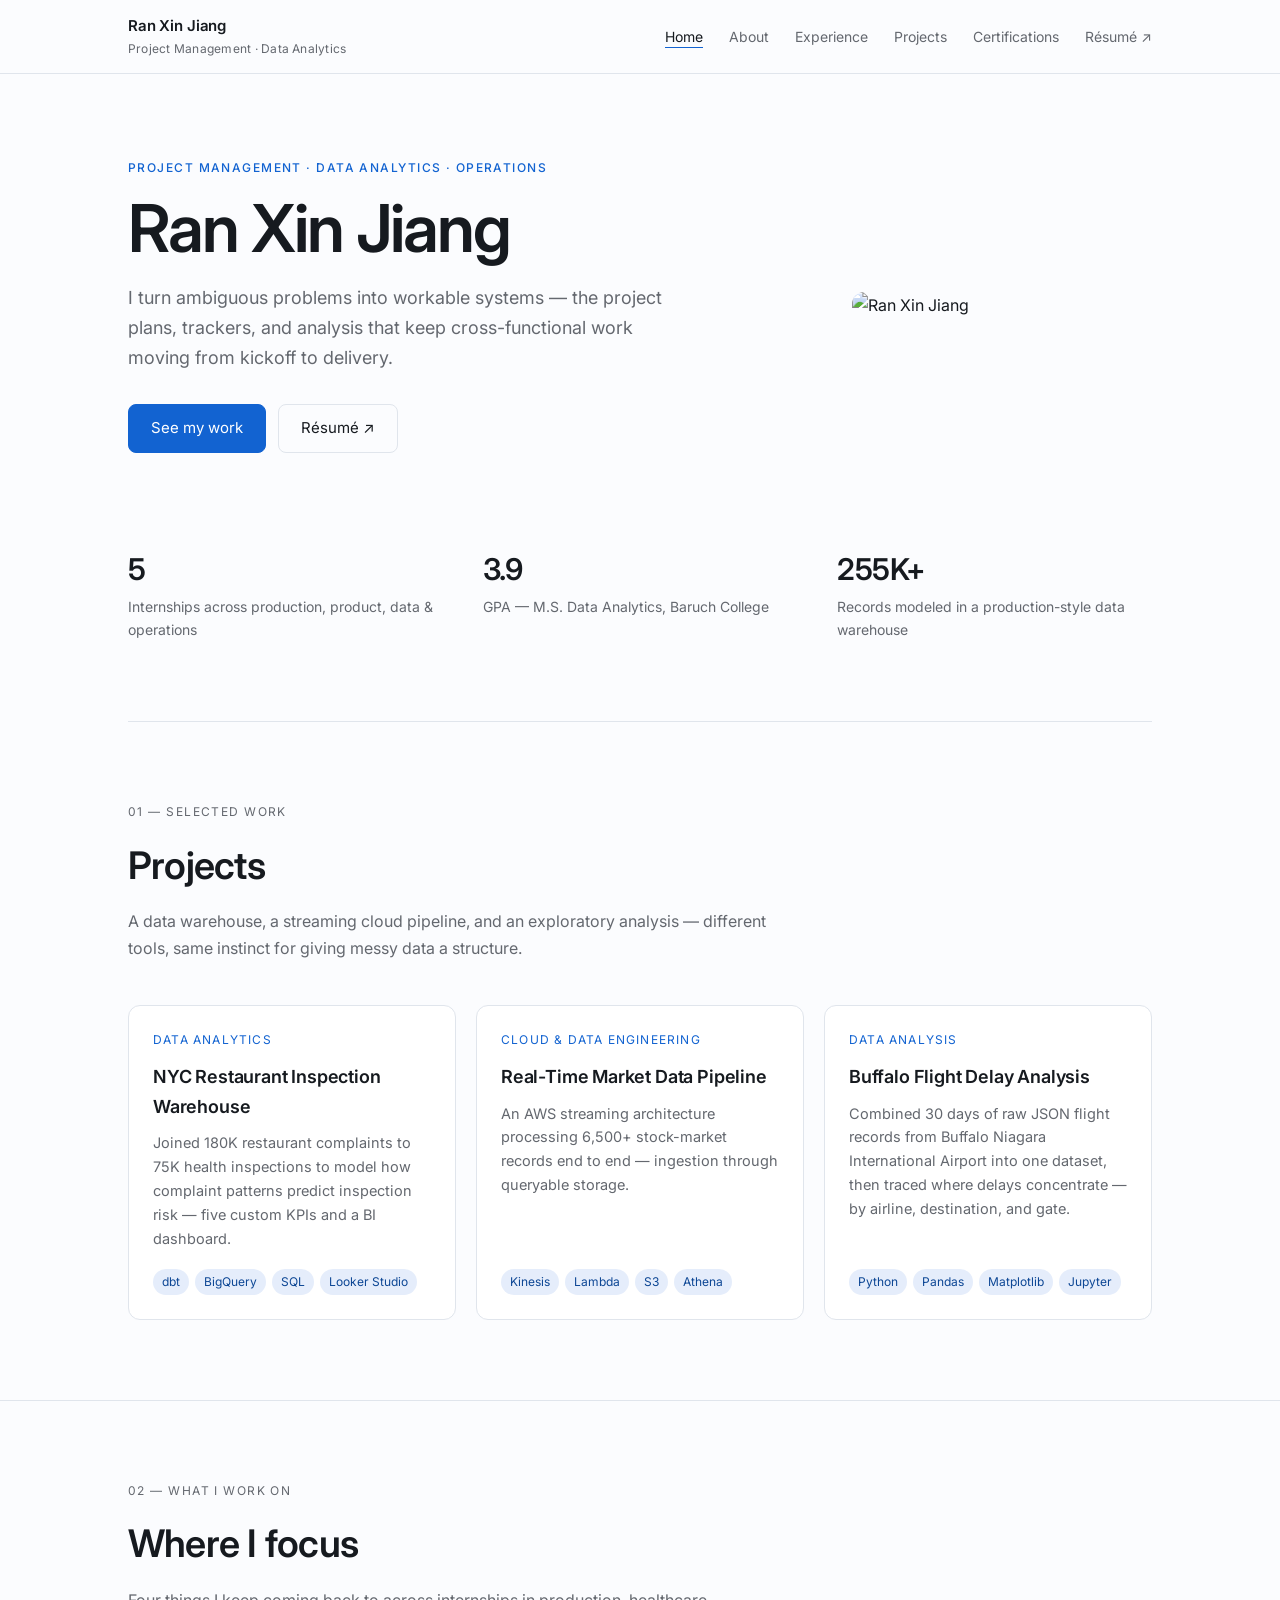
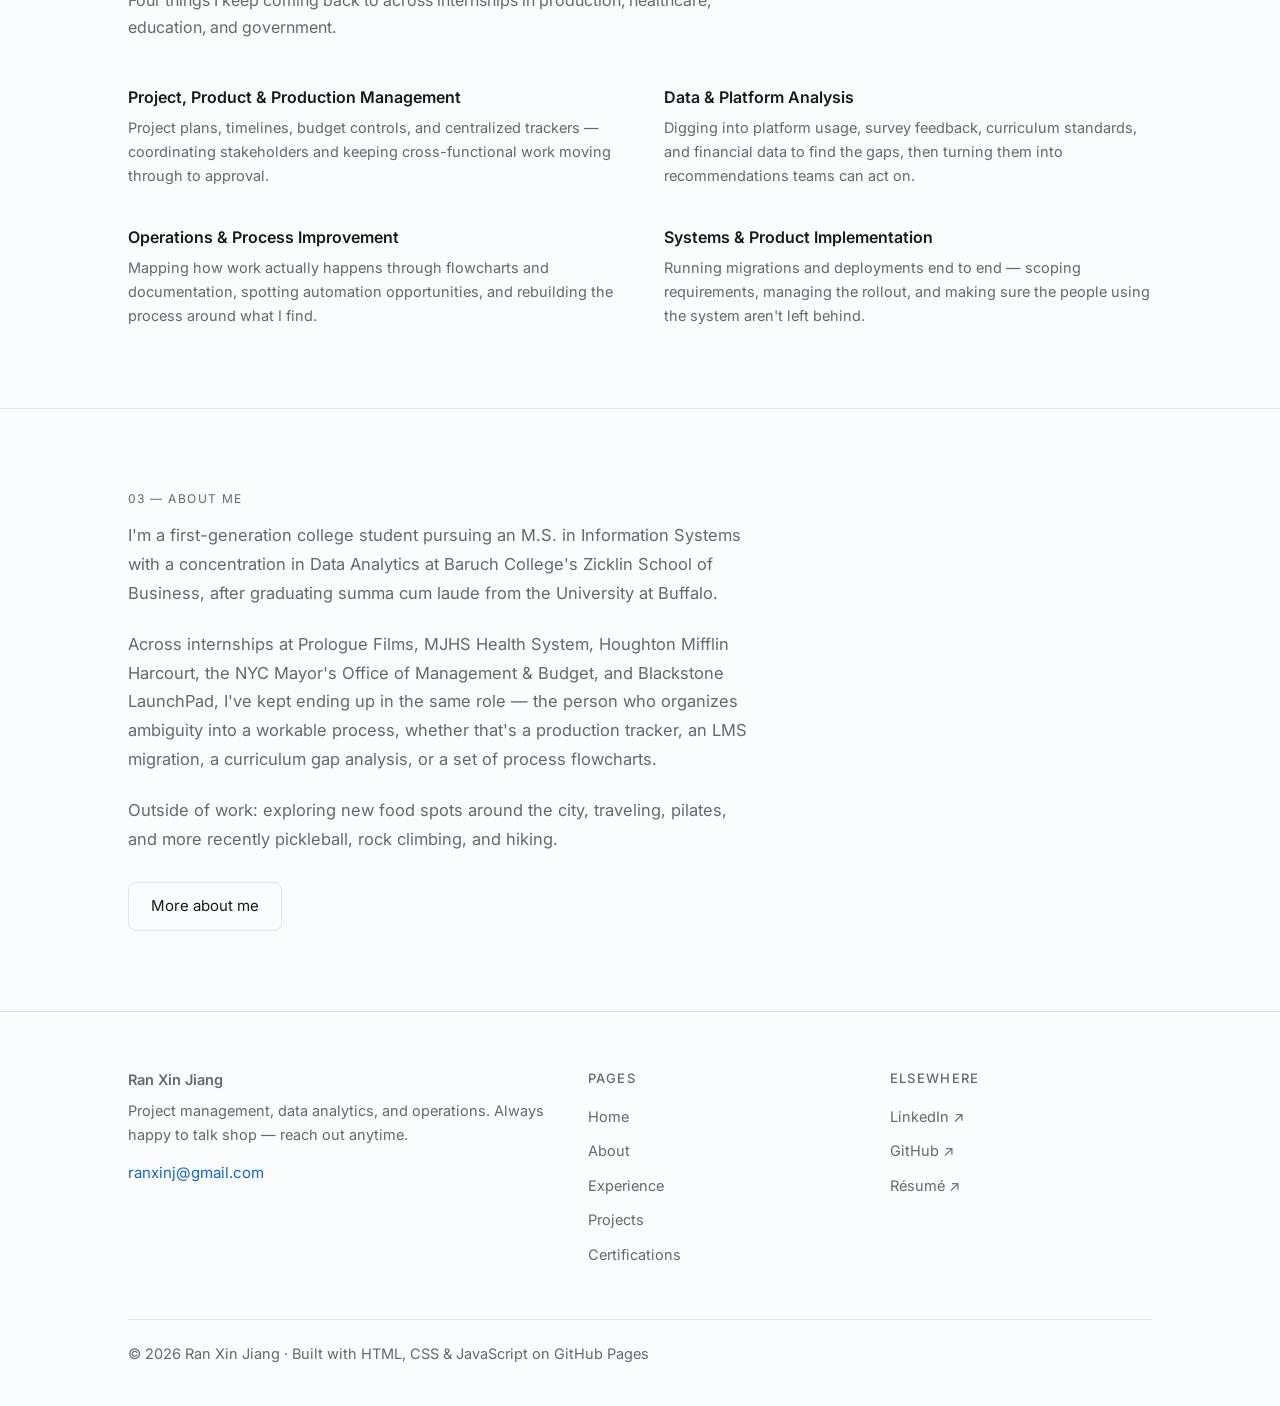
==== index.html @ 6a4089db "Create index.html" ====
<!DOCTYPE html>
<html lang="en">
<head>
<meta charset="utf-8">
<meta name="viewport" content="width=device-width, initial-scale=1">
<title>Ran Xin Jiang — Project Management, Data Analytics &amp; Operations</title>
<meta name="description" content="Ran Xin Jiang — M.S. Information Systems (Data Analytics) at Baruch College. Project and production management, data analytics, and operations.">
<link rel="preconnect" href="https://fonts.googleapis.com">
<link rel="preconnect" href="https://fonts.gstatic.com" crossorigin>
<link href="https://fonts.googleapis.com/css2?family=Inter:wght@400;500;600&display=swap" rel="stylesheet">
<link rel="stylesheet" href="css/style.css">
</head>
<body>

<nav class="nav">
  <div class="nav-inner">
    <a class="brand" href="index.html">Ran Xin Jiang<span>Project Management · Data Analytics</span></a>
    <button class="nav-toggle" id="navToggle" aria-label="Menu">Menu</button>
    <ul class="nav-links" id="navLinks">
      <li><a href="index.html" class="active">Home</a></li>
      <li><a href="about.html">About</a></li>
      <li><a href="experience.html">Experience</a></li>
      <li><a href="projects.html">Projects</a></li>
      <li><a href="certifications.html">Certifications</a></li>
      <li><a href="Ran_Xin_Jiang_Resume.pdf" target="_blank" rel="noopener">Résumé ↗</a></li>
    </ul>
  </div>
</nav>

<header class="hero">
  <div class="wrap">
    <div class="hero-split">
      <div>
        <p class="eyebrow">Project Management · Data Analytics · Operations</p>
        <h1>Ran Xin Jiang</h1>
        <p class="lede">I turn ambiguous problems into workable systems — the project plans, trackers, and analysis that keep cross-functional work moving from kickoff to delivery.</p>
        <div class="btn-row">
          <a class="btn btn-primary" href="projects.html">See my work</a>
          <a class="btn btn-ghost" href="Ran_Xin_Jiang_Resume.pdf" target="_blank" rel="noopener">Résumé ↗</a>
        </div>
      </div>
      <img class="hero-photo" src="img/ranxin.jpg" alt="Ran Xin Jiang">
    </div>
  </div>
</header>

<div class="wrap">
  <div class="stats">
    <div class="stat">
      <div class="n">5</div>
      <div class="l">Internships across production, product, data &amp; operations</div>
    </div>
    <div class="stat">
      <div class="n">3.9</div>
      <div class="l">GPA — M.S. Data Analytics, Baruch College</div>
    </div>
    <div class="stat">
      <div class="n">255K+</div>
      <div class="l">Records modeled in a production-style data warehouse</div>
    </div>
  </div>
</div>

<section class="section">
  <div class="wrap">
    <p class="sec-num">01 — Selected work</p>
    <h2>Projects</h2>
    <p class="sub">A data warehouse, a streaming cloud pipeline, and an exploratory analysis — different tools, same instinct for giving messy data a structure.</p>
    <div class="card-grid">

      <a class="card" href="projects.html">
        <div class="kicker">Data analytics</div>
        <h3>NYC Restaurant Inspection Warehouse</h3>
        <p>Joined 180K restaurant complaints to 75K health inspections to model how complaint patterns predict inspection risk — five custom KPIs and a BI dashboard.</p>
        <div class="tags"><span class="tag">dbt</span><span class="tag">BigQuery</span><span class="tag">SQL</span><span class="tag">Looker Studio</span></div>
      </a>

      <a class="card" href="projects.html">
        <div class="kicker">Cloud &amp; data engineering</div>
        <h3>Real-Time Market Data Pipeline</h3>
        <p>An AWS streaming architecture processing 6,500+ stock-market records end to end — ingestion through queryable storage.</p>
        <div class="tags"><span class="tag">Kinesis</span><span class="tag">Lambda</span><span class="tag">S3</span><span class="tag">Athena</span></div>
      </a>

      <a class="card" href="projects.html">
        <div class="kicker">Data analysis</div>
        <h3>Buffalo Flight Delay Analysis</h3>
        <p>Combined 30 days of raw JSON flight records from Buffalo Niagara International Airport into one dataset, then traced where delays concentrate — by airline, destination, and gate.</p>
        <div class="tags"><span class="tag">Python</span><span class="tag">Pandas</span><span class="tag">Matplotlib</span><span class="tag">Jupyter</span></div>
      </a>

    </div>
  </div>
</section>

<section class="section">
  <div class="wrap">
    <p class="sec-num">02 — What I work on</p>
    <h2>Where I focus</h2>
    <p class="sub">Four things I keep coming back to across internships in production, healthcare, education, and government.</p>
    <div class="focus-grid">
      <div class="focus">
        <h3>Project, Product &amp; Production Management</h3>
        <p>Project plans, timelines, budget controls, and centralized trackers — coordinating stakeholders and keeping cross-functional work moving through to approval.</p>
      </div>
      <div class="focus">
        <h3>Data &amp; Platform Analysis</h3>
        <p>Digging into platform usage, survey feedback, curriculum standards, and financial data to find the gaps, then turning them into recommendations teams can act on.</p>
      </div>
      <div class="focus">
        <h3>Operations &amp; Process Improvement</h3>
        <p>Mapping how work actually happens through flowcharts and documentation, spotting automation opportunities, and rebuilding the process around what I find.</p>
      </div>
      <div class="focus">
        <h3>Systems &amp; Product Implementation</h3>
        <p>Running migrations and deployments end to end — scoping requirements, managing the rollout, and making sure the people using the system aren't left behind.</p>
      </div>
    </div>
  </div>
</section>

<section class="section">
  <div class="wrap">
    <p class="sec-num">03 — About me</p>
    <div class="about-teaser">
      <p>I'm a first-generation college student pursuing an M.S. in Information Systems with a concentration in Data Analytics at Baruch College's Zicklin School of Business, after graduating summa cum laude from the University at Buffalo.</p>
      <p>Across internships at Prologue Films, MJHS Health System, Houghton Mifflin Harcourt, the NYC Mayor's Office of Management &amp; Budget, and Blackstone LaunchPad, I've kept ending up in the same role — the person who organizes ambiguity into a workable process, whether that's a production tracker, an LMS migration, a curriculum gap analysis, or a set of process flowcharts.</p>
      <p>Outside of work: exploring new food spots around the city, traveling, pilates, and more recently pickleball, rock climbing, and hiking.</p>
      <a class="btn btn-ghost" href="about.html">More about me</a>
    </div>
  </div>
</section>

<footer class="footer">
  <div class="wrap">
    <div class="footer-grid">
      <div>
        <p class="name">Ran Xin Jiang</p>
        <p>Project management, data analytics, and operations. Always happy to talk shop — reach out anytime.</p>
        <p style="margin-top:14px"><a class="mail" href="mailto:ranxinj@gmail.com">ranxinj@gmail.com</a></p>
      </div>
      <div>
        <h4>Pages</h4>
        <ul>
          <li><a href="index.html">Home</a></li>
          <li><a href="about.html">About</a></li>
          <li><a href="experience.html">Experience</a></li>
          <li><a href="projects.html">Projects</a></li>
          <li><a href="certifications.html">Certifications</a></li>
        </ul>
      </div>
      <div>
        <h4>Elsewhere</h4>
        <ul>
          <li><a href="https://www.linkedin.com/in/ranxin-jiang/" target="_blank" rel="noopener">LinkedIn ↗</a></li>
          <li><a href="https://github.com/ranxinjiang" target="_blank" rel="noopener">GitHub ↗</a></li>
          <li><a href="Ran_Xin_Jiang_Resume.pdf" target="_blank" rel="noopener">Résumé ↗</a></li>
        </ul>
      </div>
    </div>
    <p class="copyright">© 2026 Ran Xin Jiang · Built with HTML, CSS &amp; JavaScript on GitHub Pages</p>
  </div>
</footer>

<script>
  document.getElementById('navToggle').addEventListener('click', function () {
    document.getElementById('navLinks').classList.toggle('open');
  });
</script>

</body>
</html>
---- css/style.css ----
/* ===== Ran Xin Jiang — portfolio styles ===== */

:root {
  --bg: #fbfcfe;
  --surface: #ffffff;
  --text: #161a1f;
  --muted: #64686f;
  --accent: #1263d1;
  --accent-dark: #0d4795;
  --accent-soft: #e5edfb;
  --border: #e0e5ec;
  --max: 1080px;
  --radius: 12px;
}

* { box-sizing: border-box; margin: 0; padding: 0; }

html { scroll-behavior: smooth; }

body {
  font-family: "Inter", -apple-system, BlinkMacSystemFont, "Segoe UI", Helvetica, Arial, sans-serif;
  background: var(--bg);
  color: var(--text);
  line-height: 1.65;
  -webkit-font-smoothing: antialiased;
}

.wrap { max-width: var(--max); margin: 0 auto; padding: 0 28px; }

a { color: inherit; }

/* ---------- Nav ---------- */
.nav {
  position: sticky;
  top: 0;
  z-index: 50;
  background: rgba(251, 252, 254, 0.85);
  backdrop-filter: blur(10px);
  border-bottom: 1px solid var(--border);
}
.nav-inner {
  max-width: var(--max);
  margin: 0 auto;
  padding: 14px 28px;
  display: flex;
  align-items: center;
  justify-content: space-between;
  gap: 24px;
}
.brand { font-weight: 600; font-size: 15px; letter-spacing: -0.01em; text-decoration: none; }
.brand span { display: block; font-weight: 400; font-size: 12px; color: var(--muted); letter-spacing: 0.02em; }

.nav-links { display: flex; gap: 26px; list-style: none; align-items: center; }
.nav-links a {
  text-decoration: none;
  font-size: 14px;
  color: var(--muted);
  padding-bottom: 2px;
  border-bottom: 1.5px solid transparent;
  transition: color .15s, border-color .15s;
}
.nav-links a:hover { color: var(--text); }
.nav-links a.active { color: var(--text); border-bottom-color: var(--accent); }

.nav-toggle {
  display: none;
  background: none;
  border: 1px solid var(--border);
  border-radius: 8px;
  padding: 6px 10px;
  font-size: 14px;
  cursor: pointer;
}

/* ---------- Hero ---------- */
.hero { padding: 84px 0 60px; }
.hero-split {
  display: grid;
  grid-template-columns: 1fr 300px;
  gap: 60px;
  align-items: center;
}
.hero-photo { width: 100%; border-radius: var(--radius); display: block; }

.eyebrow {
  font-size: 12px;
  letter-spacing: 0.12em;
  text-transform: uppercase;
  color: var(--accent);
  font-weight: 500;
  margin-bottom: 18px;
}
.hero h1 {
  font-size: clamp(42px, 6vw, 66px);
  line-height: 1.03;
  letter-spacing: -0.03em;
  font-weight: 600;
  margin-bottom: 20px;
}
.hero .lede {
  font-size: 18px;
  color: var(--muted);
  max-width: 560px;
  margin-bottom: 32px;
}

.btn-row { display: flex; gap: 12px; flex-wrap: wrap; }
.btn {
  display: inline-block;
  padding: 11px 22px;
  border-radius: 8px;
  font-size: 15px;
  text-decoration: none;
  border: 1px solid var(--border);
  transition: background .15s, border-color .15s;
}
.btn-primary { background: var(--accent); color: #fff; border-color: var(--accent); }
.btn-primary:hover { background: var(--accent-dark); border-color: var(--accent-dark); }
.btn-ghost:hover { border-color: var(--text); }

/* ---------- Stats ---------- */
.stats {
  display: grid;
  grid-template-columns: repeat(3, 1fr);
  gap: 40px;
  padding: 32px 0 80px;
  border-bottom: 1px solid var(--border);
}
.stat .n { font-size: 30px; font-weight: 600; letter-spacing: -0.02em; }
.stat .l { font-size: 14px; color: var(--muted); }

/* ---------- Sections ---------- */
.section { padding: 80px 0; border-bottom: 1px solid var(--border); }
.section:last-of-type { border-bottom: none; }
.sec-num {
  font-size: 12px;
  letter-spacing: 0.12em;
  text-transform: uppercase;
  color: var(--muted);
  margin-bottom: 12px;
}
.section h2 {
  font-size: clamp(28px, 4vw, 38px);
  letter-spacing: -0.02em;
  font-weight: 600;
  margin-bottom: 12px;
}
.section .sub { color: var(--muted); max-width: 640px; margin-bottom: 44px; }

/* ---------- Cards ---------- */
.card-grid { display: grid; grid-template-columns: repeat(3, 1fr); gap: 20px; }
.card {
  background: var(--surface);
  border: 1px solid var(--border);
  border-radius: var(--radius);
  padding: 24px;
  text-decoration: none;
  display: flex;
  flex-direction: column;
  transition: border-color .15s, transform .15s;
}
a.card:hover { border-color: var(--accent); transform: translateY(-2px); }
.card .kicker { font-size: 12px; letter-spacing: .1em; text-transform: uppercase; color: var(--accent); margin-bottom: 12px; }
.card h3 { font-size: 18px; font-weight: 600; letter-spacing: -0.01em; margin-bottom: 10px; }
.card p { font-size: 14.5px; color: var(--muted); flex: 1; }
.tags { display: flex; flex-wrap: wrap; gap: 6px; margin-top: 18px; }
.tag {
  font-size: 12px;
  background: var(--accent-soft);
  color: var(--accent-dark);
  padding: 3px 9px;
  border-radius: 20px;
}

.focus-grid { display: grid; grid-template-columns: repeat(2, 1fr); gap: 36px 48px; }
.focus h3 { font-size: 16px; font-weight: 600; margin-bottom: 6px; }
.focus p { font-size: 14.5px; color: var(--muted); }

/* ---------- About teaser ---------- */
.about-teaser { max-width: 620px; }
.about-teaser p { color: var(--muted); font-size: 16.5px; line-height: 1.75; margin-bottom: 22px; }
.about-teaser .btn { margin-top: 6px; }

/* ---------- Footer ---------- */
.footer { border-top: 1px solid var(--border); padding: 56px 0 40px; }
.footer-grid { display: grid; grid-template-columns: 1.6fr 1fr 1fr; gap: 40px; }
.footer h4 { font-size: 13px; text-transform: uppercase; letter-spacing: .1em; color: var(--muted); font-weight: 500; margin-bottom: 14px; }
.footer .name { font-weight: 600; margin-bottom: 8px; }
.footer p { font-size: 14.5px; color: var(--muted); }
.footer ul { list-style: none; }
.footer ul li { margin-bottom: 8px; }
.footer ul a { font-size: 14.5px; color: var(--muted); text-decoration: none; }
.footer ul a:hover { color: var(--accent); }
.footer a.mail { color: var(--accent); text-decoration: none; font-size: 15px; }
.copyright { margin-top: 44px; padding-top: 22px; border-top: 1px solid var(--border); font-size: 13px; color: var(--muted); }

/* ---------- Mobile ---------- */
@media (max-width: 860px) {
  .nav-toggle { display: block; }
  .nav-links {
    display: none;
    position: absolute;
    top: 100%;
    left: 0;
    right: 0;
    flex-direction: column;
    gap: 0;
    background: var(--surface);
    border-bottom: 1px solid var(--border);
    padding: 8px 28px 16px;
  }
  .nav-links.open { display: flex; }
  .nav-links a { display: block; padding: 10px 0; border-bottom: none; }

  .hero { padding: 48px 0 40px; }
  .hero-split { grid-template-columns: 1fr; gap: 30px; }
  .hero-photo { max-width: 240px; }

  .stats { grid-template-columns: 1fr; gap: 24px; padding-bottom: 56px; }
  .card-grid, .focus-grid { grid-template-columns: 1fr; }
  .footer-grid { grid-template-columns: 1fr; gap: 32px; }
  .section { padding: 60px 0; }
}
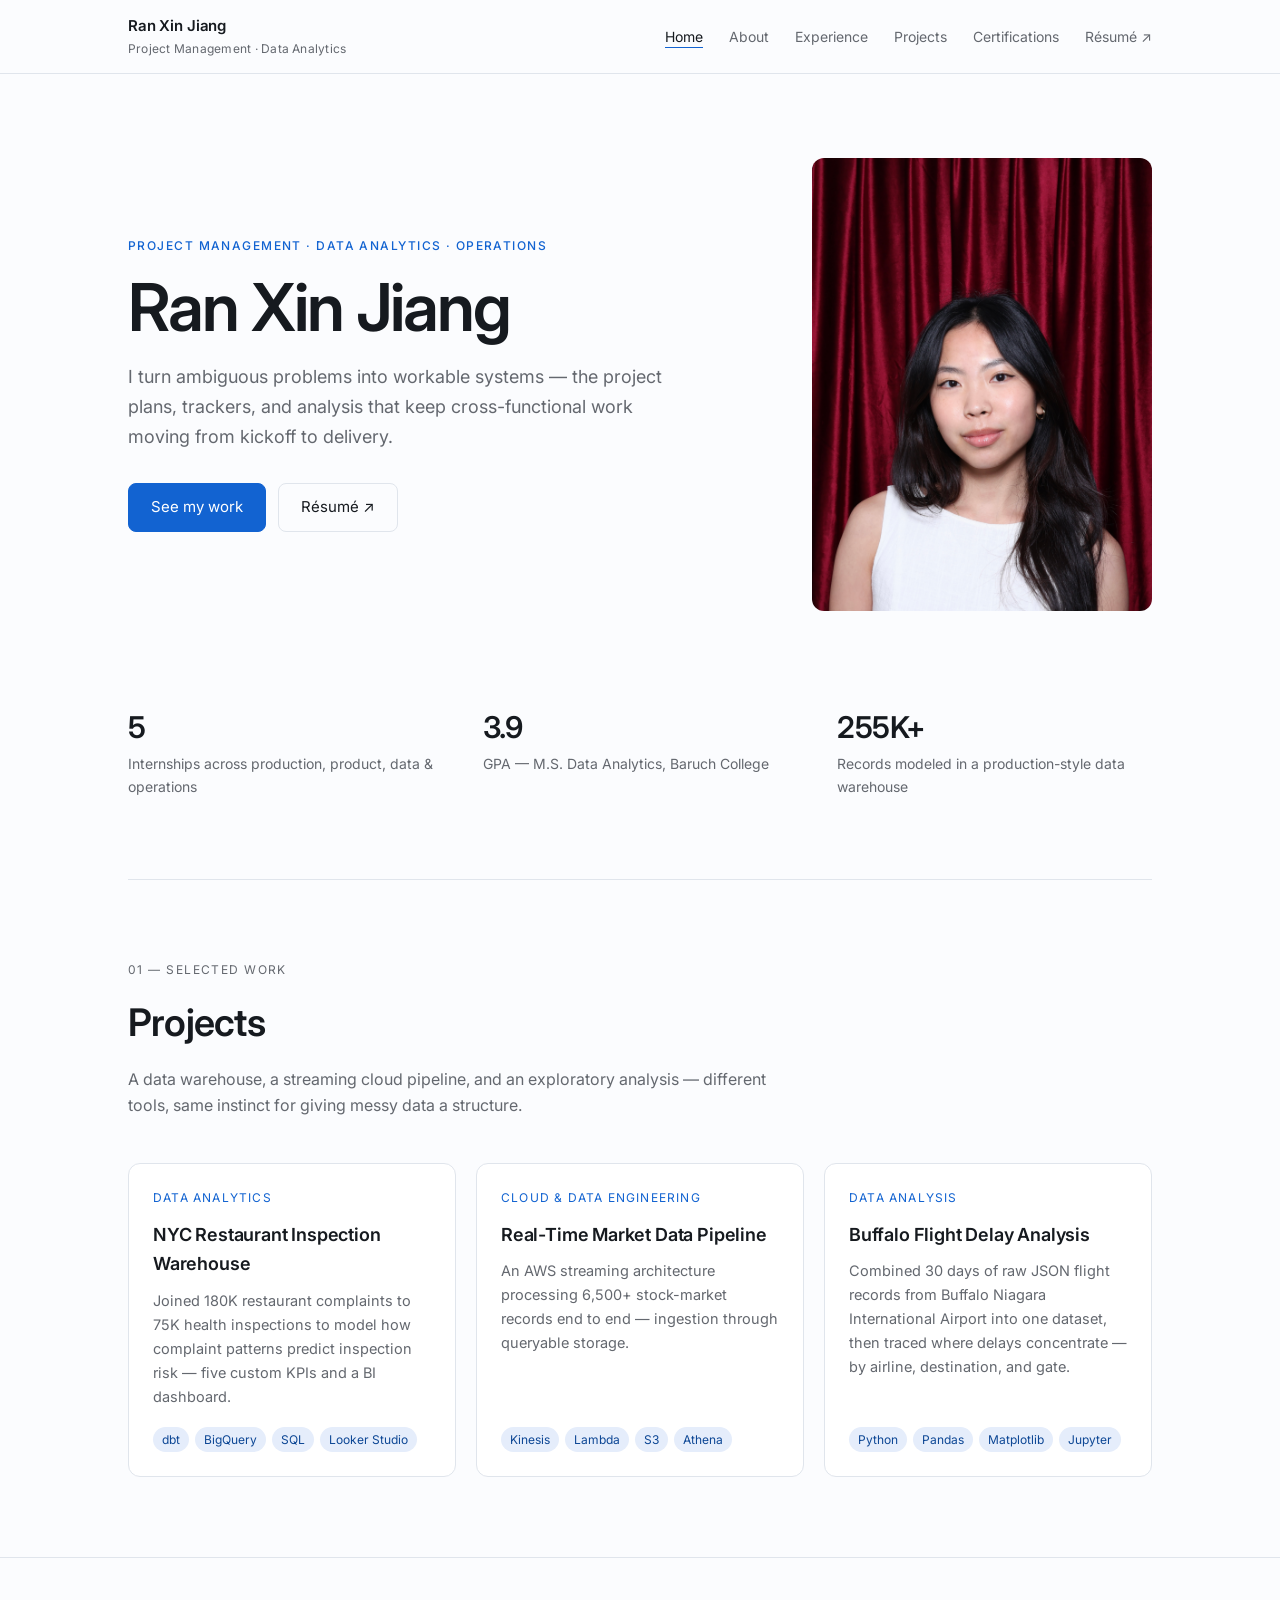
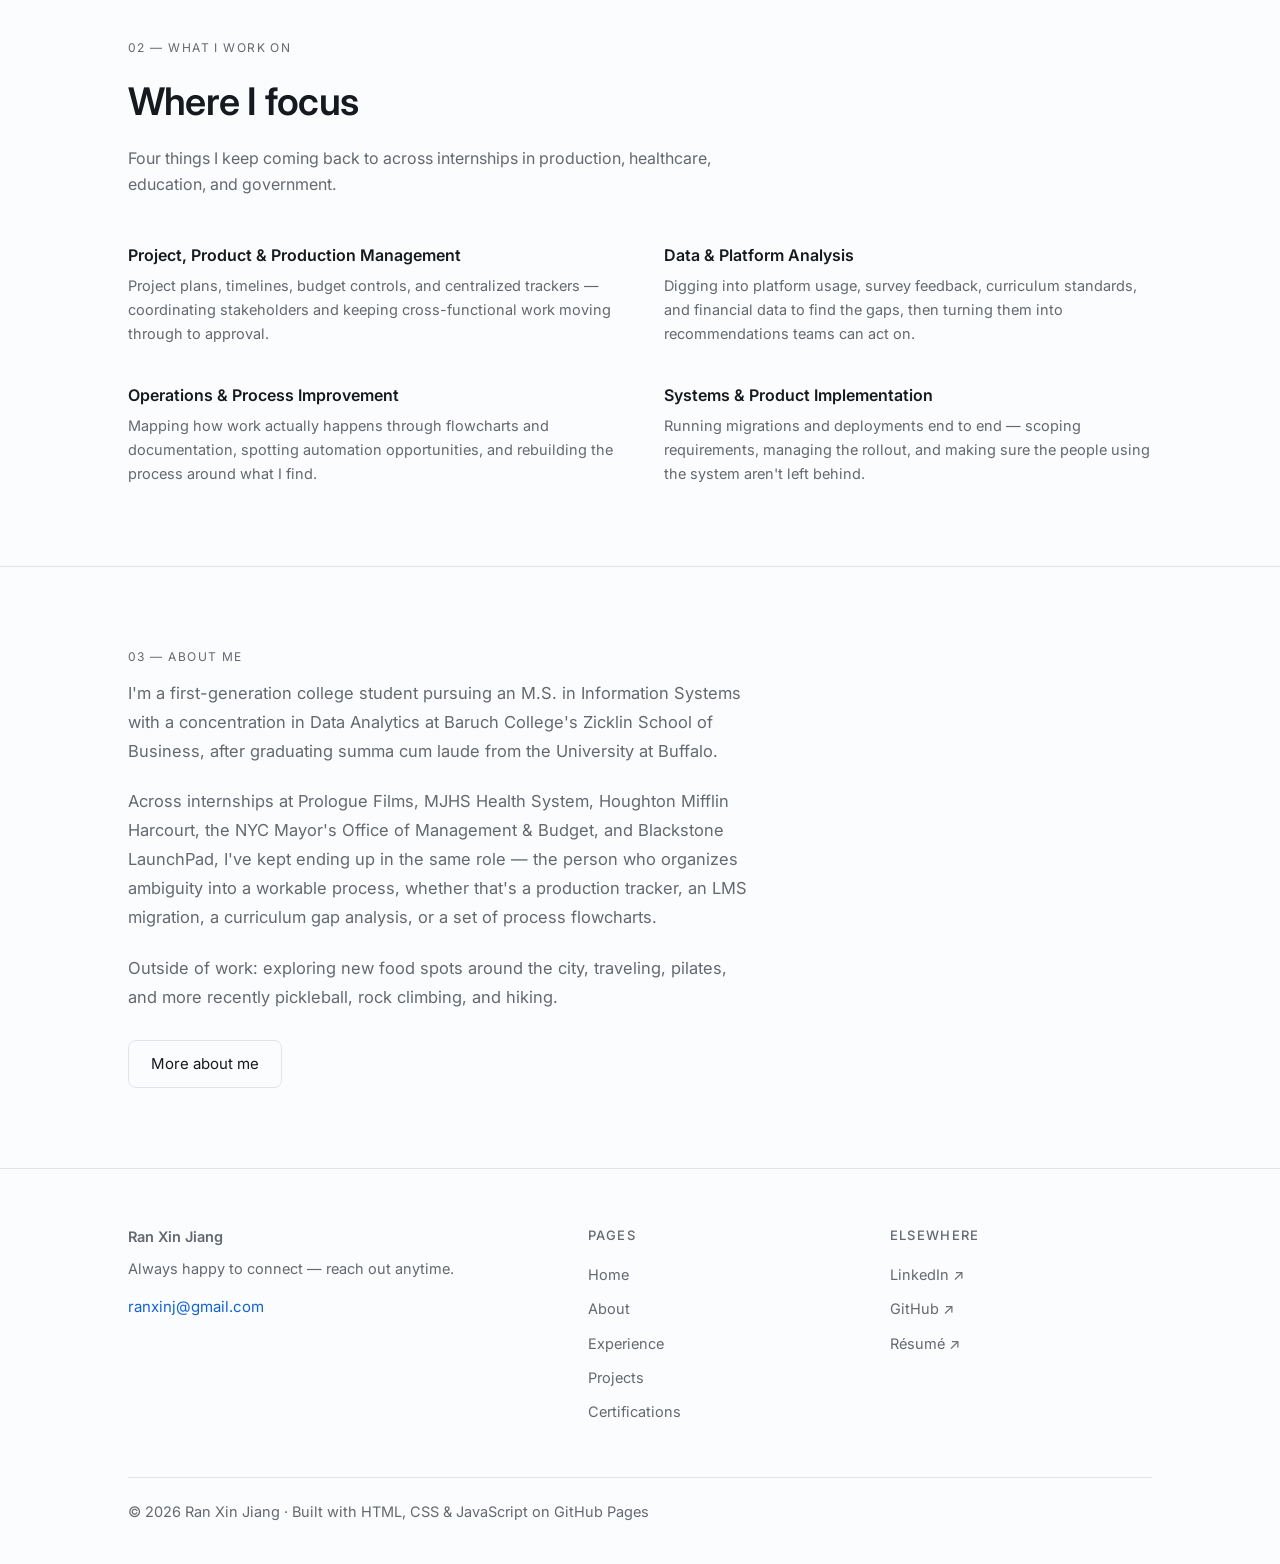
==== commit 8b41da89: "Update index.html with footer" ====
--- a/index.html
+++ b/index.html
@@ -136,7 +136,7 @@
     <div class="footer-grid">
       <div>
         <p class="name">Ran Xin Jiang</p>
-        <p>Project management, data analytics, and operations. Always happy to talk shop — reach out anytime.</p>
+        <p>Always happy to connect — reach out anytime.</p>
         <p style="margin-top:14px"><a class="mail" href="mailto:ranxinj@gmail.com">ranxinj@gmail.com</a></p>
       </div>
       <div>
--- a/css/style.css
+++ b/css/style.css
@@ -76,11 +76,18 @@
 .hero { padding: 84px 0 60px; }
 .hero-split {
   display: grid;
-  grid-template-columns: 1fr 300px;
-  gap: 60px;
+  grid-template-columns: 1fr 340px;
+  gap: 56px;
   align-items: center;
 }
-.hero-photo { width: 100%; border-radius: var(--radius); display: block; }
+.hero-photo {
+  width: 100%;
+  aspect-ratio: 3 / 4;
+  object-fit: cover;
+  object-position: 55% center;
+  border-radius: var(--radius);
+  display: block;
+}
 
 .eyebrow {
   font-size: 12px;
@@ -180,6 +187,74 @@
 .about-teaser { max-width: 620px; }
 .about-teaser p { color: var(--muted); font-size: 16.5px; line-height: 1.75; margin-bottom: 22px; }
 .about-teaser .btn { margin-top: 6px; }
+
+/* ---------- Interior page header ---------- */
+.page-head { padding: 72px 0 12px; }
+.page-head h1 {
+  font-size: clamp(38px, 5.5vw, 56px);
+  line-height: 1.05;
+  letter-spacing: -0.03em;
+  font-weight: 600;
+}
+
+/* ---------- About: identity block ---------- */
+.about-grid {
+  display: grid;
+  grid-template-columns: 340px 1fr;
+  gap: 56px;
+  align-items: start;
+  padding: 32px 0 72px;
+  border-bottom: 1px solid var(--border);
+}
+.about-photo {
+  width: 100%;
+  aspect-ratio: 3 / 4;
+  object-fit: cover;
+  object-position: 55% center;
+  border-radius: var(--radius);
+  display: block;
+}
+.id-name { font-size: 30px; font-weight: 600; letter-spacing: -0.02em; margin-bottom: 2px; }
+.id-name em { font-style: normal; font-size: 17px; font-weight: 400; color: var(--muted); }
+.id-pron { font-size: 15px; color: var(--muted); margin-bottom: 28px; }
+
+.edu-item { margin-bottom: 22px; }
+.edu-item h3 { font-size: 16px; font-weight: 600; margin-bottom: 2px; }
+.edu-item p { font-size: 14.5px; color: var(--muted); }
+.edu-item .meta { font-size: 13.5px; color: var(--muted); }
+.edu-item .awards { display: inline-block; font-size: 12.5px; background: var(--accent-soft); color: var(--accent-dark); padding: 2px 9px; border-radius: 20px; margin-top: 6px; }
+
+.connect { margin-top: 30px; padding-top: 26px; border-top: 1px solid var(--border); }
+.connect h4 { font-size: 13px; text-transform: uppercase; letter-spacing: .1em; color: var(--muted); font-weight: 500; margin-bottom: 12px; }
+.connect ul { list-style: none; display: flex; flex-wrap: wrap; gap: 10px; }
+.connect a {
+  display: inline-block;
+  font-size: 14.5px;
+  text-decoration: none;
+  border: 1px solid var(--border);
+  border-radius: 8px;
+  padding: 7px 15px;
+  transition: border-color .15s, color .15s;
+}
+.connect a:hover { border-color: var(--accent); color: var(--accent); }
+
+/* ---------- About: prose ---------- */
+.prose { max-width: 660px; }
+.prose p { font-size: 16.5px; color: var(--muted); line-height: 1.8; margin-bottom: 20px; }
+.prose p:last-child { margin-bottom: 0; }
+
+/* ---------- Skills ---------- */
+.skills-grid { display: grid; grid-template-columns: repeat(2, 1fr); gap: 32px 48px; }
+.skill-group h3 { font-size: 15px; font-weight: 600; margin-bottom: 12px; }
+.skill-group ul { list-style: none; display: flex; flex-wrap: wrap; gap: 6px; }
+.skill-group li {
+  font-size: 13px;
+  background: var(--surface);
+  border: 1px solid var(--border);
+  color: var(--muted);
+  padding: 4px 11px;
+  border-radius: 20px;
+}
 
 /* ---------- Footer ---------- */
 .footer { border-top: 1px solid var(--border); padding: 56px 0 40px; }
@@ -214,10 +289,15 @@
 
   .hero { padding: 48px 0 40px; }
   .hero-split { grid-template-columns: 1fr; gap: 30px; }
-  .hero-photo { max-width: 240px; }
+  .hero-photo { max-width: 260px; }
 
   .stats { grid-template-columns: 1fr; gap: 24px; padding-bottom: 56px; }
   .card-grid, .focus-grid { grid-template-columns: 1fr; }
+
+  .page-head { padding: 44px 0 8px; }
+  .about-grid { grid-template-columns: 1fr; gap: 30px; padding: 24px 0 52px; }
+  .about-photo { max-width: 260px; }
+  .skills-grid { grid-template-columns: 1fr; gap: 26px; }
   .footer-grid { grid-template-columns: 1fr; gap: 32px; }
   .section { padding: 60px 0; }
 }
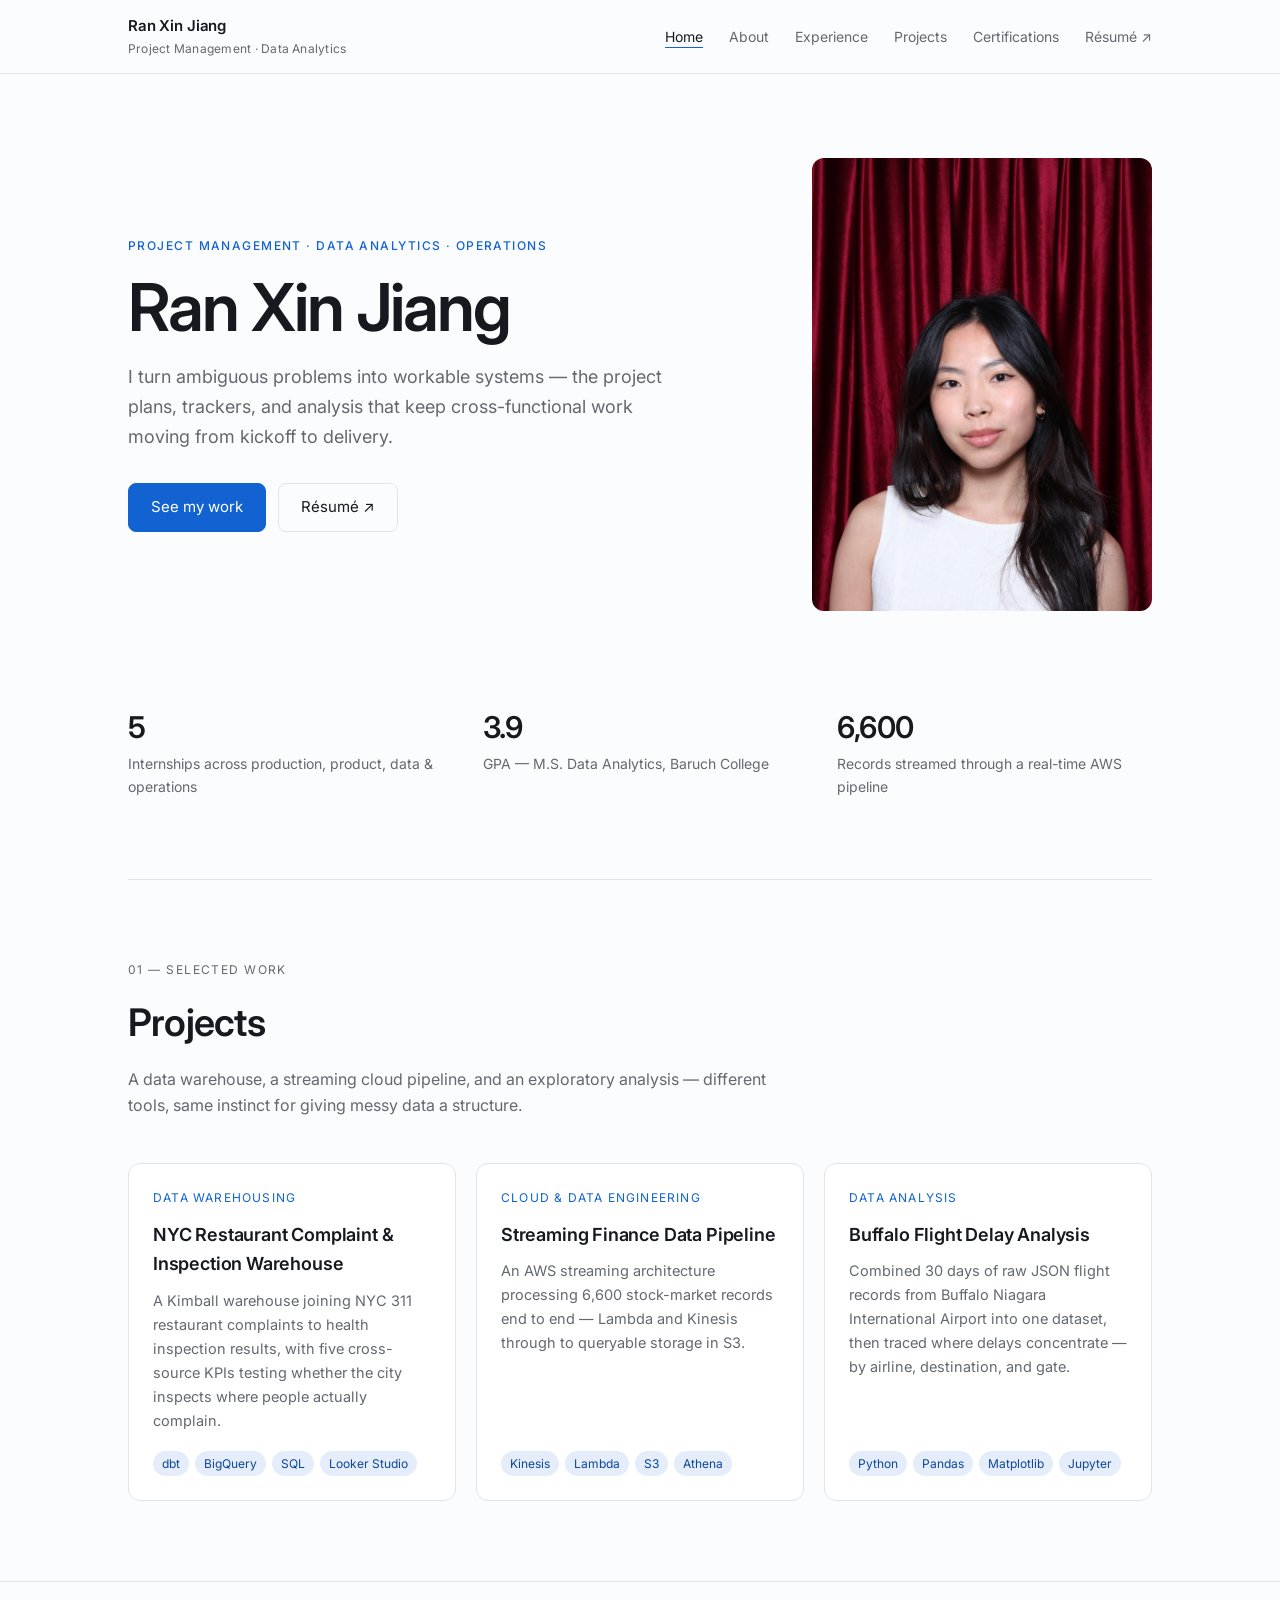
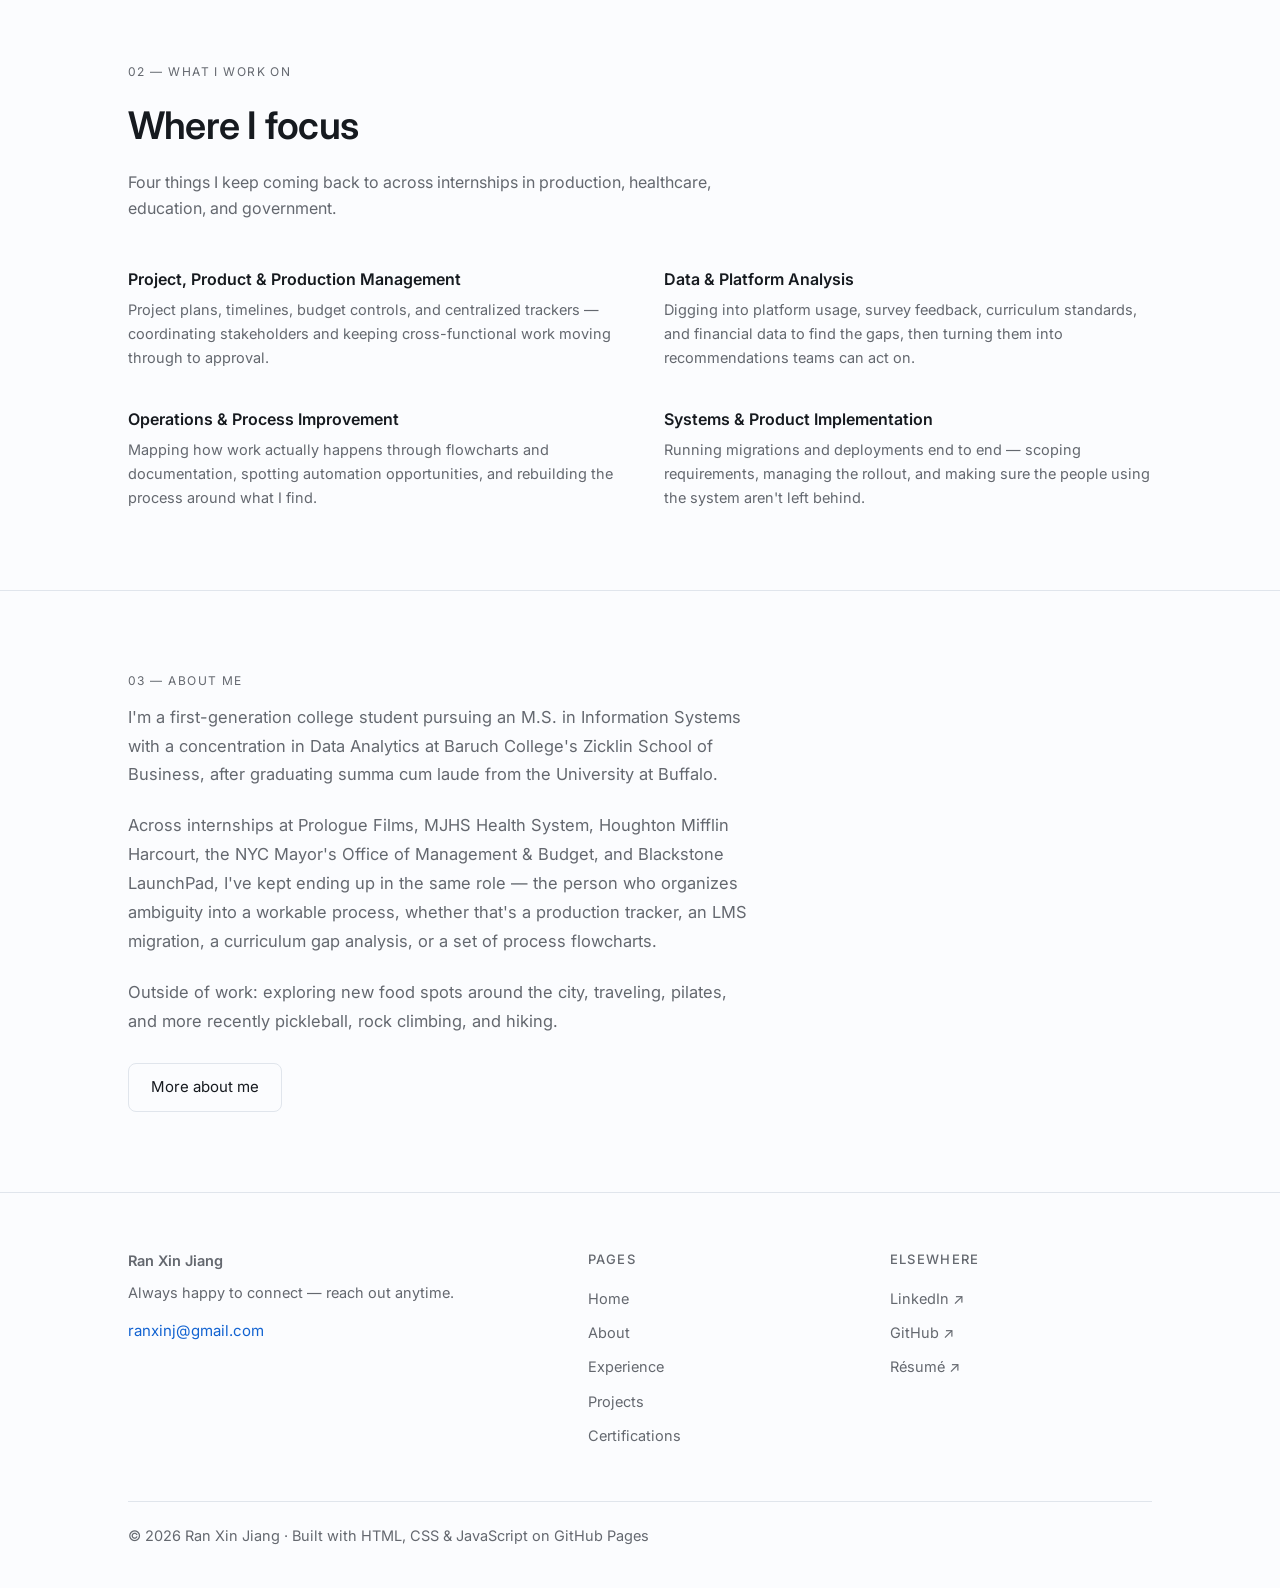
==== commit c3ec79fa: "Update index.html" ====
--- a/index.html
+++ b/index.html
@@ -55,8 +55,8 @@
       <div class="l">GPA — M.S. Data Analytics, Baruch College</div>
     </div>
     <div class="stat">
-      <div class="n">255K+</div>
-      <div class="l">Records modeled in a production-style data warehouse</div>
+      <div class="n">6,600</div>
+      <div class="l">Records streamed through a real-time AWS pipeline</div>
     </div>
   </div>
 </div>
@@ -68,21 +68,21 @@
     <p class="sub">A data warehouse, a streaming cloud pipeline, and an exploratory analysis — different tools, same instinct for giving messy data a structure.</p>
     <div class="card-grid">
 
-      <a class="card" href="projects.html">
-        <div class="kicker">Data analytics</div>
-        <h3>NYC Restaurant Inspection Warehouse</h3>
-        <p>Joined 180K restaurant complaints to 75K health inspections to model how complaint patterns predict inspection risk — five custom KPIs and a BI dashboard.</p>
+      <a class="card" target="_blank" rel="noopener" href="project-nyc-warehouse.html">
+        <div class="kicker">Data warehousing</div>
+        <h3>NYC Restaurant Complaint &amp; Inspection Warehouse</h3>
+        <p>A Kimball warehouse joining NYC 311 restaurant complaints to health inspection results, with five cross-source KPIs testing whether the city inspects where people actually complain.</p>
         <div class="tags"><span class="tag">dbt</span><span class="tag">BigQuery</span><span class="tag">SQL</span><span class="tag">Looker Studio</span></div>
       </a>
 
-      <a class="card" href="projects.html">
+      <a class="card" target="_blank" rel="noopener" href="project-aws-pipeline.html">
         <div class="kicker">Cloud &amp; data engineering</div>
-        <h3>Real-Time Market Data Pipeline</h3>
-        <p>An AWS streaming architecture processing 6,500+ stock-market records end to end — ingestion through queryable storage.</p>
+        <h3>Streaming Finance Data Pipeline</h3>
+        <p>An AWS streaming architecture processing 6,600 stock-market records end to end — Lambda and Kinesis through to queryable storage in S3.</p>
         <div class="tags"><span class="tag">Kinesis</span><span class="tag">Lambda</span><span class="tag">S3</span><span class="tag">Athena</span></div>
       </a>
 
-      <a class="card" href="projects.html">
+      <a class="card" target="_blank" rel="noopener" href="project-buffalo-flights.html">
         <div class="kicker">Data analysis</div>
         <h3>Buffalo Flight Delay Analysis</h3>
         <p>Combined 30 days of raw JSON flight records from Buffalo Niagara International Airport into one dataset, then traced where delays concentrate — by airline, destination, and gate.</p>
--- a/css/style.css
+++ b/css/style.css
@@ -15,6 +15,8 @@
 
 * { box-sizing: border-box; margin: 0; padding: 0; }
 
+img { max-width: 100%; height: auto; display: block; }
+
 html { scroll-behavior: smooth; }
 
 body {
@@ -183,7 +185,7 @@
 .focus h3 { font-size: 16px; font-weight: 600; margin-bottom: 6px; }
 .focus p { font-size: 14.5px; color: var(--muted); }
 
-/* ---------- About teaser ---------- */
+/* ---------- About teaser (home) ---------- */
 .about-teaser { max-width: 620px; }
 .about-teaser p { color: var(--muted); font-size: 16.5px; line-height: 1.75; margin-bottom: 22px; }
 .about-teaser .btn { margin-top: 6px; }
@@ -255,6 +257,352 @@
   padding: 4px 11px;
   border-radius: 20px;
 }
+
+/* ---------- Timeline ---------- */
+.timeline { list-style: none; position: relative; margin-top: 8px; }
+.timeline::before {
+  content: "";
+  position: absolute;
+  left: 112px;
+  top: 10px;
+  bottom: 10px;
+  width: 1px;
+  background: var(--border);
+}
+.tl-item {
+  position: relative;
+  display: grid;
+  grid-template-columns: 112px 1fr;
+  gap: 36px;
+  padding-bottom: 38px;
+}
+.tl-item:last-child { padding-bottom: 0; }
+.tl-item::before {
+  content: "";
+  position: absolute;
+  left: 112px;
+  margin-left: -5.5px;
+  top: 6px;
+  width: 11px;
+  height: 11px;
+  border-radius: 50%;
+  background: var(--bg);
+  border: 2px solid var(--border);
+}
+.tl-item.is-edu::before { border-color: var(--accent); background: var(--accent); }
+
+.tl-date {
+  text-align: right;
+  padding-right: 24px;
+  padding-top: 1px;
+  font-size: 13.5px;
+  color: var(--muted);
+  line-height: 1.45;
+}
+
+.tl-head { display: flex; align-items: flex-start; justify-content: space-between; gap: 16px; }
+.tl-type {
+  display: inline-block;
+  font-size: 11px;
+  letter-spacing: .08em;
+  text-transform: uppercase;
+  padding: 2px 9px;
+  border-radius: 20px;
+  margin-bottom: 8px;
+}
+.t-work { background: var(--accent-soft); color: var(--accent-dark); }
+.t-edu { background: var(--accent); color: #fff; }
+.t-lead { background: var(--surface); border: 1px solid var(--border); color: var(--muted); }
+
+.tl-item h3 { font-size: 19px; font-weight: 600; letter-spacing: -0.01em; margin-bottom: 2px; }
+.tl-org { font-size: 15px; font-weight: 500; color: var(--text); margin-bottom: 3px; }
+.tl-summary { font-size: 14.5px; color: var(--muted); }
+
+.tl-toggle {
+  flex: none;
+  width: 30px;
+  height: 30px;
+  border: 1px solid var(--border);
+  background: var(--accent-soft);
+  color: var(--accent-dark);
+  border-radius: 8px;
+  font-size: 17px;
+  line-height: 1;
+  cursor: pointer;
+  transition: background .15s, border-color .15s;
+}
+.tl-toggle:hover { border-color: var(--accent); }
+.tl-toggle[aria-expanded="true"] { background: var(--accent); color: #fff; border-color: var(--accent); }
+
+.tl-detail { padding-top: 16px; }
+.tl-detail[hidden] { display: none; }
+.tl-bullets { list-style: none; }
+.tl-bullets li {
+  position: relative;
+  padding-left: 18px;
+  font-size: 15px;
+  color: var(--muted);
+  line-height: 1.65;
+  margin-bottom: 9px;
+}
+.tl-bullets li::before {
+  content: "";
+  position: absolute;
+  left: 2px;
+  top: 10px;
+  width: 5px;
+  height: 5px;
+  border-radius: 50%;
+  background: var(--border);
+}
+.tl-detail h4 {
+  font-size: 12px;
+  text-transform: uppercase;
+  letter-spacing: .1em;
+  color: var(--muted);
+  font-weight: 500;
+  margin: 16px 0 9px;
+}
+.tl-courses { list-style: none; display: flex; flex-wrap: wrap; gap: 6px; }
+.tl-courses li {
+  font-size: 13px;
+  background: var(--surface);
+  border: 1px solid var(--border);
+  color: var(--muted);
+  padding: 4px 11px;
+  border-radius: 20px;
+}
+.tl-detail .tags { margin-top: 6px; }
+
+/* ---------- Projects index ---------- */
+.proj-list { display: grid; gap: 20px; }
+.proj-card {
+  display: grid;
+  grid-template-columns: 1fr 300px;
+  gap: 40px;
+  background: var(--surface);
+  border: 1px solid var(--border);
+  border-radius: var(--radius);
+  padding: 28px;
+  text-decoration: none;
+  transition: border-color .15s, transform .15s;
+}
+.proj-card:hover { border-color: var(--accent); transform: translateY(-2px); }
+.proj-card .kicker { font-size: 12px; letter-spacing: .1em; text-transform: uppercase; color: var(--accent); margin-bottom: 10px; }
+.proj-card h3 { font-size: 22px; font-weight: 600; letter-spacing: -0.02em; margin-bottom: 8px; }
+.proj-card .meta { font-size: 13.5px; color: var(--muted); margin-bottom: 14px; }
+.proj-card > div > p { font-size: 15px; color: var(--muted); line-height: 1.7; }
+.proj-more { display: inline-block; margin-top: 16px; font-size: 14.5px; color: var(--accent); }
+.proj-side {
+  background: var(--accent-soft);
+  border-radius: 8px;
+  padding: 20px;
+  align-self: start;
+}
+.proj-side h4 {
+  font-size: 11.5px;
+  text-transform: uppercase;
+  letter-spacing: .1em;
+  color: var(--accent-dark);
+  font-weight: 500;
+  margin-bottom: 10px;
+}
+.proj-side ul { list-style: none; }
+.proj-side li { font-size: 13.5px; color: var(--accent-dark); margin-bottom: 5px; }
+.proj-side .num { font-size: 24px; font-weight: 600; letter-spacing: -0.02em; color: var(--accent-dark); }
+.proj-side .num-label { font-size: 13px; color: var(--accent-dark); margin-bottom: 16px; }
+
+/* ---------- Certifications ---------- */
+.cert-grid { display: grid; grid-template-columns: repeat(3, 1fr); gap: 20px; }
+.cert-card {
+  background: var(--surface);
+  border: 1px solid var(--border);
+  border-radius: var(--radius);
+  padding: 24px;
+  display: flex;
+  flex-direction: column;
+}
+.cert-card .issuer { font-size: 12px; letter-spacing: .1em; text-transform: uppercase; color: var(--accent); margin-bottom: 12px; }
+.cert-card h3 { font-size: 17px; font-weight: 600; letter-spacing: -0.01em; margin-bottom: 4px; }
+.cert-card .when { font-size: 13.5px; color: var(--muted); margin-bottom: 14px; }
+.cert-card h4 {
+  font-size: 11.5px;
+  text-transform: uppercase;
+  letter-spacing: .1em;
+  color: var(--muted);
+  font-weight: 500;
+  margin-bottom: 8px;
+}
+.task-list { list-style: none; margin-bottom: 16px; }
+.task-list li {
+  position: relative;
+  padding-left: 16px;
+  font-size: 14px;
+  color: var(--muted);
+  line-height: 1.55;
+  margin-bottom: 6px;
+}
+.task-list li::before {
+  content: "";
+  position: absolute;
+  left: 2px;
+  top: 9px;
+  width: 4px;
+  height: 4px;
+  border-radius: 50%;
+  background: var(--border);
+}
+.cert-card .cert-detail { padding-top: 4px; }
+.cert-card .cert-link { margin-top: 10px; }
+.cert-card-head { display: flex; align-items: flex-start; justify-content: space-between; gap: 14px; }
+
+.cert-group { margin-bottom: 44px; }
+.cert-group > h3 { font-size: 16px; font-weight: 600; margin-bottom: 4px; }
+.cert-group > p { font-size: 14.5px; color: var(--muted); margin-bottom: 16px; }
+.cert-list { list-style: none; border-top: 1px solid var(--border); }
+.cert-list > li { padding: 13px 0; border-bottom: 1px solid var(--border); }
+.cert-row-head { display: flex; align-items: flex-start; justify-content: space-between; gap: 20px; }
+.cert-list .name { font-size: 15px; display: block; }
+.cert-list .meta { font-size: 13px; color: var(--muted); }
+.cert-detail { padding-top: 14px; }
+.cert-detail[hidden] { display: none; }
+.cert-detail p { font-size: 14.5px; color: var(--muted); line-height: 1.7; margin-bottom: 12px; }
+.cert-detail h4 {
+  font-size: 11.5px;
+  text-transform: uppercase;
+  letter-spacing: .1em;
+  color: var(--muted);
+  font-weight: 500;
+  margin: 14px 0 8px;
+}
+.cert-detail .tags { margin-top: 0; }
+.cert-link {
+  display: inline-block;
+  margin-top: 14px;
+  font-size: 13.5px;
+  color: var(--accent);
+  text-decoration: none;
+  border: 1px solid var(--border);
+  border-radius: 8px;
+  padding: 6px 13px;
+  transition: border-color .15s;
+}
+.cert-link:hover { border-color: var(--accent); }
+
+/* ---------- Case study ---------- */
+[id] { scroll-margin-top: 116px; }
+
+.case-back { display: inline-block; font-size: 14px; color: var(--accent); text-decoration: none; margin-bottom: 20px; }
+.case-back:hover { text-decoration: underline; }
+
+.case-head { padding: 44px 0 28px; }
+.case-head .kicker { font-size: 12px; letter-spacing: .1em; text-transform: uppercase; color: var(--accent); margin-bottom: 10px; }
+.case-head h1 {
+  font-size: clamp(30px, 4.5vw, 46px);
+  line-height: 1.08;
+  letter-spacing: -0.03em;
+  font-weight: 600;
+  margin-bottom: 10px;
+}
+.case-meta { font-size: 15px; color: var(--muted); margin-bottom: 24px; }
+.dl-row { display: flex; gap: 12px; flex-wrap: wrap; }
+.dl-note { font-size: 13.5px; color: var(--muted); margin-top: 14px; max-width: 580px; line-height: 1.6; }
+
+.case-nav {
+  position: sticky;
+  top: 56px;
+  z-index: 40;
+  background: rgba(251, 252, 254, 0.92);
+  backdrop-filter: blur(10px);
+  border-top: 1px solid var(--border);
+  border-bottom: 1px solid var(--border);
+}
+.case-nav ul { list-style: none; display: flex; gap: 24px; padding: 12px 0; overflow-x: auto; }
+.case-nav a { font-size: 14px; color: var(--muted); text-decoration: none; white-space: nowrap; transition: color .15s; }
+.case-nav a:hover { color: var(--accent); }
+
+.case-section { padding: 56px 0; border-bottom: 1px solid var(--border); }
+.case-section:last-of-type { border-bottom: none; }
+.case-section h2 {
+  font-size: clamp(24px, 3.2vw, 32px);
+  letter-spacing: -0.02em;
+  font-weight: 600;
+  margin-bottom: 10px;
+}
+.case-section .lede { font-size: 16px; color: var(--muted); max-width: 680px; margin-bottom: 34px; line-height: 1.75; }
+
+.overview-grid { display: grid; grid-template-columns: 1fr 250px; gap: 52px; align-items: start; }
+.overview-grid p { font-size: 16px; color: var(--muted); line-height: 1.8; margin-bottom: 18px; }
+.overview-grid h3 { font-size: 16px; font-weight: 600; margin: 24px 0 6px; }
+.at-glance { background: var(--accent-soft); border-radius: var(--radius); padding: 22px; }
+.at-glance h4 { font-size: 11.5px; text-transform: uppercase; letter-spacing: .1em; color: var(--accent-dark); font-weight: 500; margin-bottom: 12px; }
+.at-glance ul { list-style: none; }
+.at-glance li { font-size: 14px; color: var(--accent-dark); margin-bottom: 6px; }
+
+.figure { background: var(--surface); border: 1px solid var(--border); border-radius: var(--radius); padding: 10px; }
+.figure img { width: 100%; border-radius: 6px; }
+.figure figcaption { font-size: 13px; color: var(--muted); padding: 10px 6px 4px; }
+
+.frow { display: grid; grid-template-columns: 1fr 1fr; gap: 44px; align-items: center; margin-bottom: 52px; }
+.frow:last-child { margin-bottom: 0; }
+.frow h3 { font-size: 19px; font-weight: 600; letter-spacing: -0.01em; margin-bottom: 8px; }
+.frow p { font-size: 15px; color: var(--muted); line-height: 1.75; margin-bottom: 16px; }
+.frow p:last-child { margin-bottom: 0; }
+.frow.flip .frow-text { order: 2; }
+.frow.flip .figure { order: 1; }
+
+/* ---------- Code &amp; KPI blocks ---------- */
+pre {
+  background: #f5f7fb;
+  border: 1px solid var(--border);
+  border-radius: 8px;
+  padding: 16px 18px;
+  overflow-x: auto;
+  margin-bottom: 16px;
+}
+pre code {
+  font-family: ui-monospace, SFMono-Regular, Menlo, Consolas, monospace;
+  font-size: 12.5px;
+  line-height: 1.65;
+  color: #2b3947;
+  white-space: pre;
+}
+p code, li code, td code {
+  font-family: ui-monospace, SFMono-Regular, Menlo, Consolas, monospace;
+  font-size: 0.9em;
+  background: var(--accent-soft);
+  color: var(--accent-dark);
+  padding: 1px 5px;
+  border-radius: 4px;
+}
+
+.kpi {
+  background: var(--surface);
+  border: 1px solid var(--border);
+  border-radius: var(--radius);
+  padding: 26px;
+  margin-bottom: 20px;
+}
+.kpi:last-child { margin-bottom: 0; }
+.kpi-num { font-size: 11.5px; letter-spacing: .1em; text-transform: uppercase; color: var(--accent); margin-bottom: 8px; }
+.kpi h3 { font-size: 19px; font-weight: 600; letter-spacing: -0.01em; margin-bottom: 8px; }
+.kpi .q { font-size: 15px; color: var(--muted); line-height: 1.7; margin-bottom: 18px; }
+
+.finding { background: var(--accent-soft); border-radius: 8px; padding: 16px 18px; }
+.finding h4 {
+  font-size: 11.5px;
+  text-transform: uppercase;
+  letter-spacing: .1em;
+  color: var(--accent-dark);
+  font-weight: 500;
+  margin-bottom: 7px;
+}
+.finding p { font-size: 14.5px; color: var(--accent-dark); line-height: 1.7; margin: 0 0 10px; }
+.finding p:last-child { margin-bottom: 0; }
+
+.two-col { display: grid; grid-template-columns: 1fr 1fr; gap: 40px; }
+.two-col h3 { font-size: 16px; font-weight: 600; margin-bottom: 8px; }
+.two-col p { font-size: 15px; color: var(--muted); line-height: 1.7; }
 
 /* ---------- Footer ---------- */
 .footer { border-top: 1px solid var(--border); padding: 56px 0 40px; }
@@ -298,6 +646,27 @@
   .about-grid { grid-template-columns: 1fr; gap: 30px; padding: 24px 0 52px; }
   .about-photo { max-width: 260px; }
   .skills-grid { grid-template-columns: 1fr; gap: 26px; }
+
+  .timeline::before { left: 5px; }
+  .tl-item { grid-template-columns: 1fr; gap: 6px; padding-left: 26px; padding-bottom: 32px; }
+  .tl-item::before { left: 5px; }
+  .tl-date { text-align: left; padding-right: 0; }
+  .tl-item h3 { font-size: 17px; }
+
+  .cert-grid { grid-template-columns: 1fr; }
+  .cert-list li { flex-direction: column; gap: 2px; }
+  .proj-card { grid-template-columns: 1fr; gap: 22px; padding: 22px; }
+  .case-head { padding: 30px 0 22px; }
+  .case-nav { top: 0; }
+  .case-nav ul { gap: 18px; }
+  .case-section { padding: 42px 0; }
+  .overview-grid { grid-template-columns: 1fr; gap: 30px; }
+  .frow { grid-template-columns: 1fr; gap: 20px; margin-bottom: 38px; }
+  .frow.flip .frow-text, .frow.flip .figure { order: 0; }
+  .two-col { grid-template-columns: 1fr; gap: 26px; }
+  .kpi { padding: 20px; }
+  pre code { font-size: 11.5px; }
+
   .footer-grid { grid-template-columns: 1fr; gap: 32px; }
   .section { padding: 60px 0; }
 }
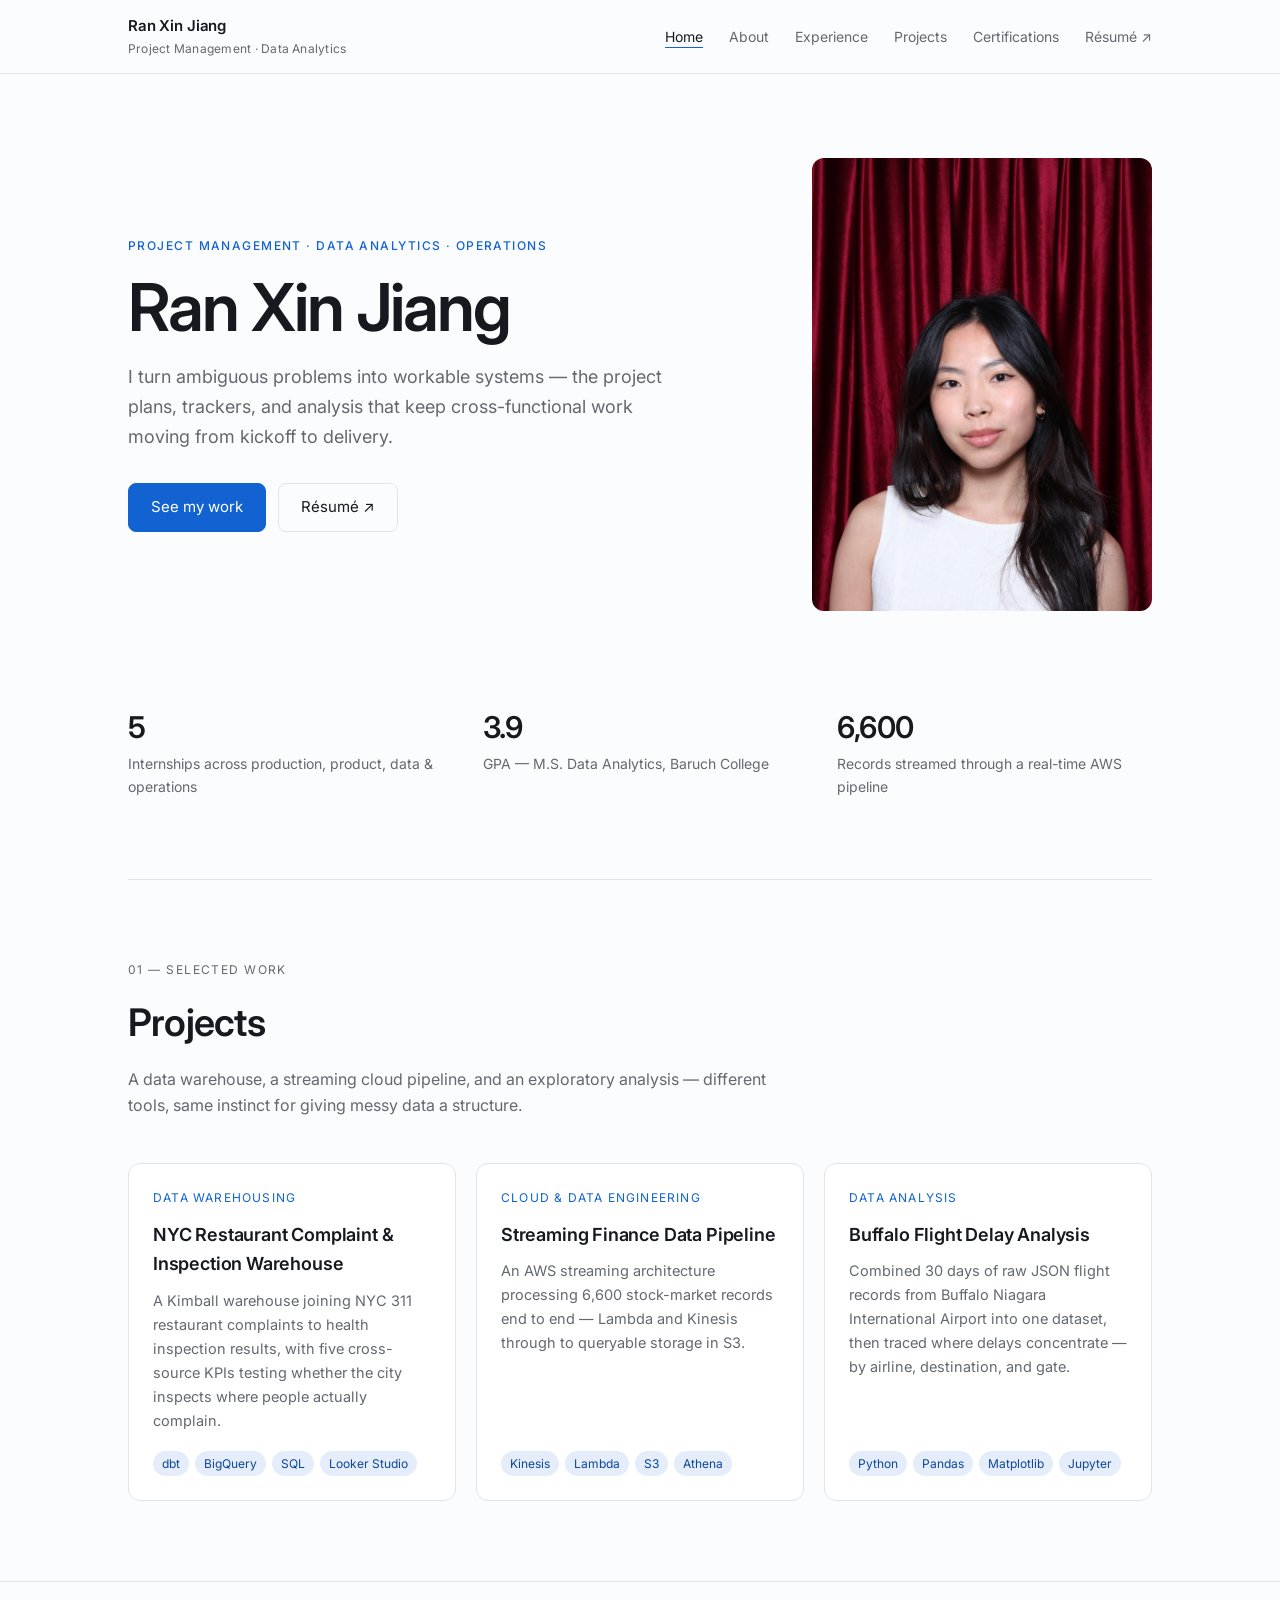
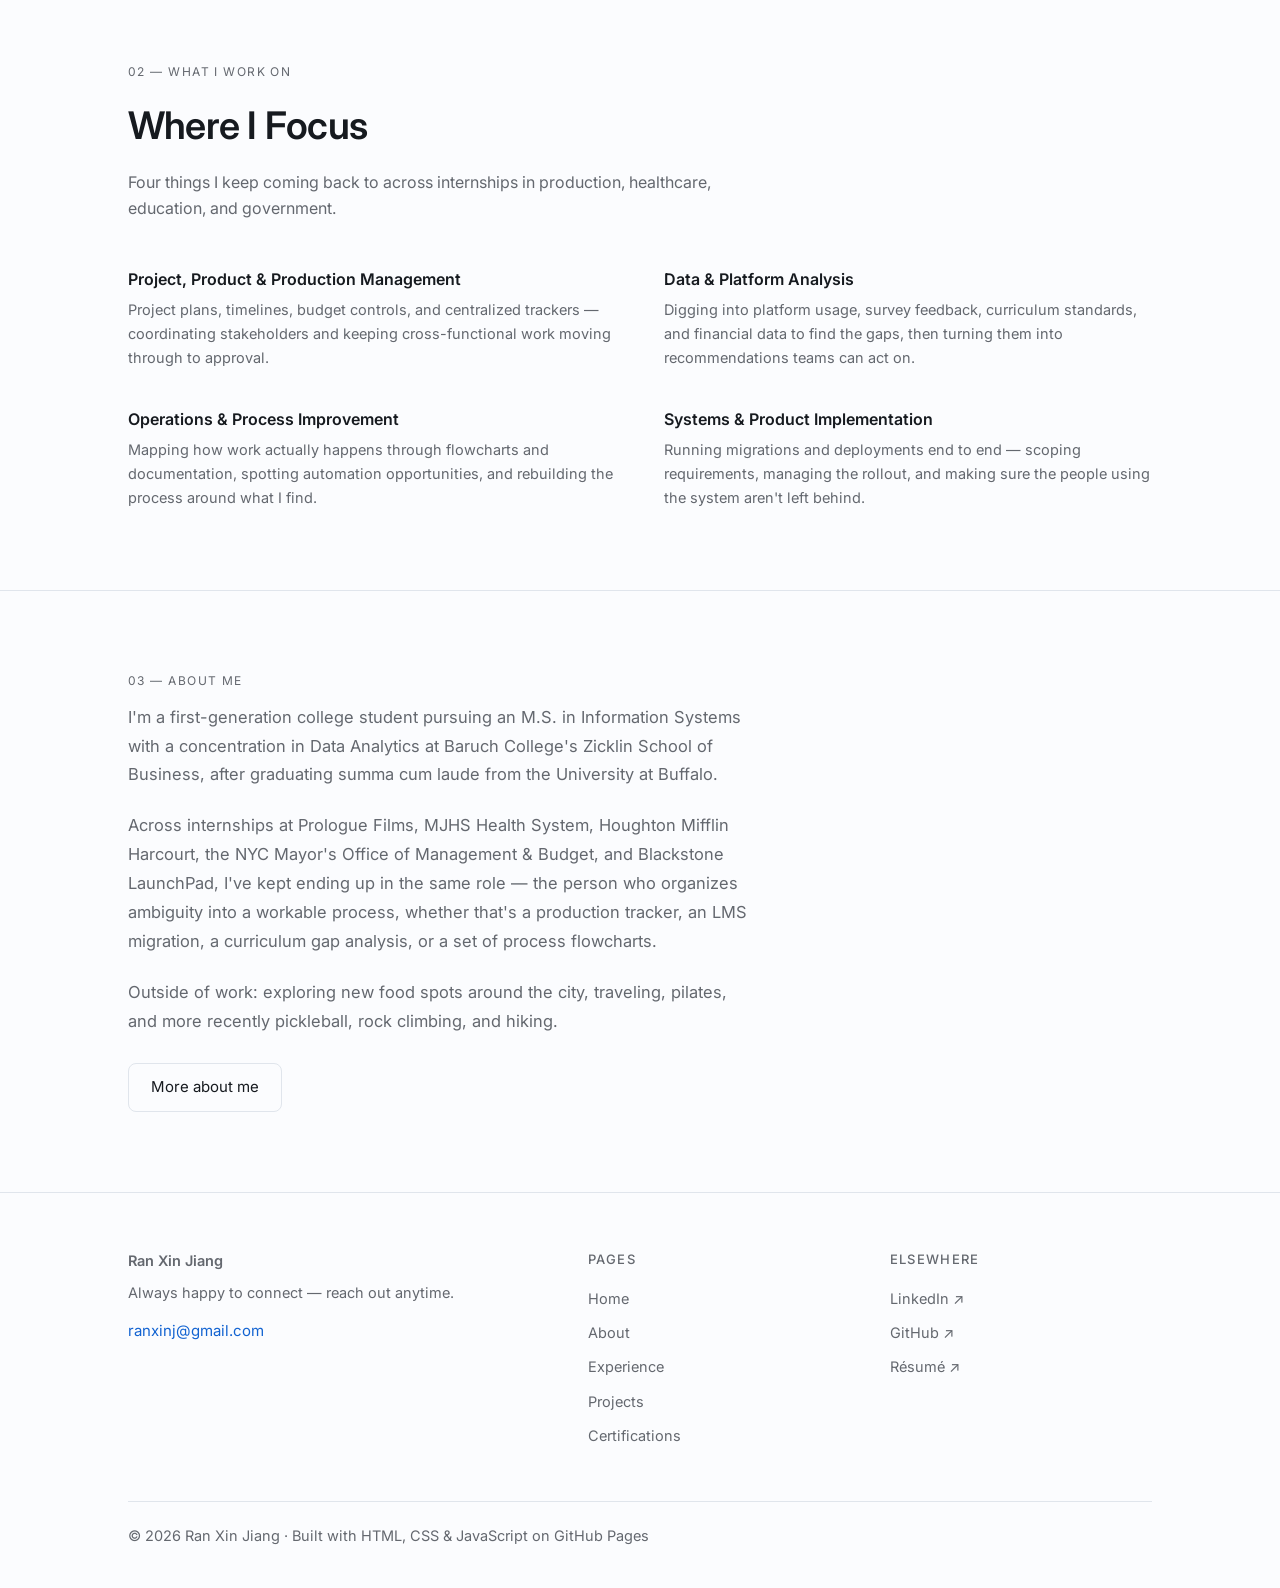
==== commit c0fabf4b: "Update index.html" ====
--- a/index.html
+++ b/index.html
@@ -95,8 +95,8 @@
 
 <section class="section">
   <div class="wrap">
-    <p class="sec-num">02 — What I work on</p>
-    <h2>Where I focus</h2>
+    <p class="sec-num">02 — What I Work On</p>
+    <h2>Where I Focus</h2>
     <p class="sub">Four things I keep coming back to across internships in production, healthcare, education, and government.</p>
     <div class="focus-grid">
       <div class="focus">
@@ -121,7 +121,7 @@
 
 <section class="section">
   <div class="wrap">
-    <p class="sec-num">03 — About me</p>
+    <p class="sec-num">03 — About Me</p>
     <div class="about-teaser">
       <p>I'm a first-generation college student pursuing an M.S. in Information Systems with a concentration in Data Analytics at Baruch College's Zicklin School of Business, after graduating summa cum laude from the University at Buffalo.</p>
       <p>Across internships at Prologue Films, MJHS Health System, Houghton Mifflin Harcourt, the NYC Mayor's Office of Management &amp; Budget, and Blackstone LaunchPad, I've kept ending up in the same role — the person who organizes ambiguity into a workable process, whether that's a production tracker, an LMS migration, a curriculum gap analysis, or a set of process flowcharts.</p>
--- a/css/style.css
+++ b/css/style.css
@@ -599,6 +599,36 @@
 }
 .finding p { font-size: 14.5px; color: var(--accent-dark); line-height: 1.7; margin: 0 0 10px; }
 .finding p:last-child { margin-bottom: 0; }
+
+/* ---------- Tabs ---------- */
+.tabs { display: flex; gap: 2px; border-bottom: 1px solid var(--border); margin-bottom: 18px; }
+.tab-btn {
+  background: none;
+  border: none;
+  border-bottom: 2px solid transparent;
+  margin-bottom: -1px;
+  padding: 9px 16px;
+  font-family: inherit;
+  font-size: 14px;
+  color: var(--muted);
+  cursor: pointer;
+  transition: color .15s, border-color .15s;
+}
+.tab-btn:hover { color: var(--text); }
+.tab-btn[aria-selected="true"] { color: var(--accent); border-bottom-color: var(--accent); font-weight: 500; }
+.tab-panel[hidden] { display: none; }
+.tab-panel pre { margin-bottom: 0; }
+.kpi .tab-panel { margin-bottom: 18px; }
+
+/* ---------- Data sources ---------- */
+.src-list { list-style: none; border-top: 1px solid var(--border); }
+.src-list li { padding: 15px 0; border-bottom: 1px solid var(--border); }
+.src-head { display: flex; align-items: baseline; justify-content: space-between; gap: 18px; margin-bottom: 5px; }
+.src-head a { font-size: 15.5px; font-weight: 500; color: var(--accent); text-decoration: none; }
+.src-head a:hover { text-decoration: underline; }
+.src-date { font-size: 13.5px; color: var(--muted); white-space: nowrap; }
+.src-sub { font-size: 14.5px; font-weight: 600; margin-bottom: 4px; }
+.src-fields { font-size: 14px; color: var(--muted); line-height: 1.65; }
 
 .two-col { display: grid; grid-template-columns: 1fr 1fr; gap: 40px; }
 .two-col h3 { font-size: 16px; font-weight: 600; margin-bottom: 8px; }
@@ -666,6 +696,8 @@
   .two-col { grid-template-columns: 1fr; gap: 26px; }
   .kpi { padding: 20px; }
   pre code { font-size: 11.5px; }
+  .tab-btn { padding: 8px 12px; font-size: 13.5px; }
+  .src-head { flex-direction: column; gap: 2px; }
 
   .footer-grid { grid-template-columns: 1fr; gap: 32px; }
   .section { padding: 60px 0; }
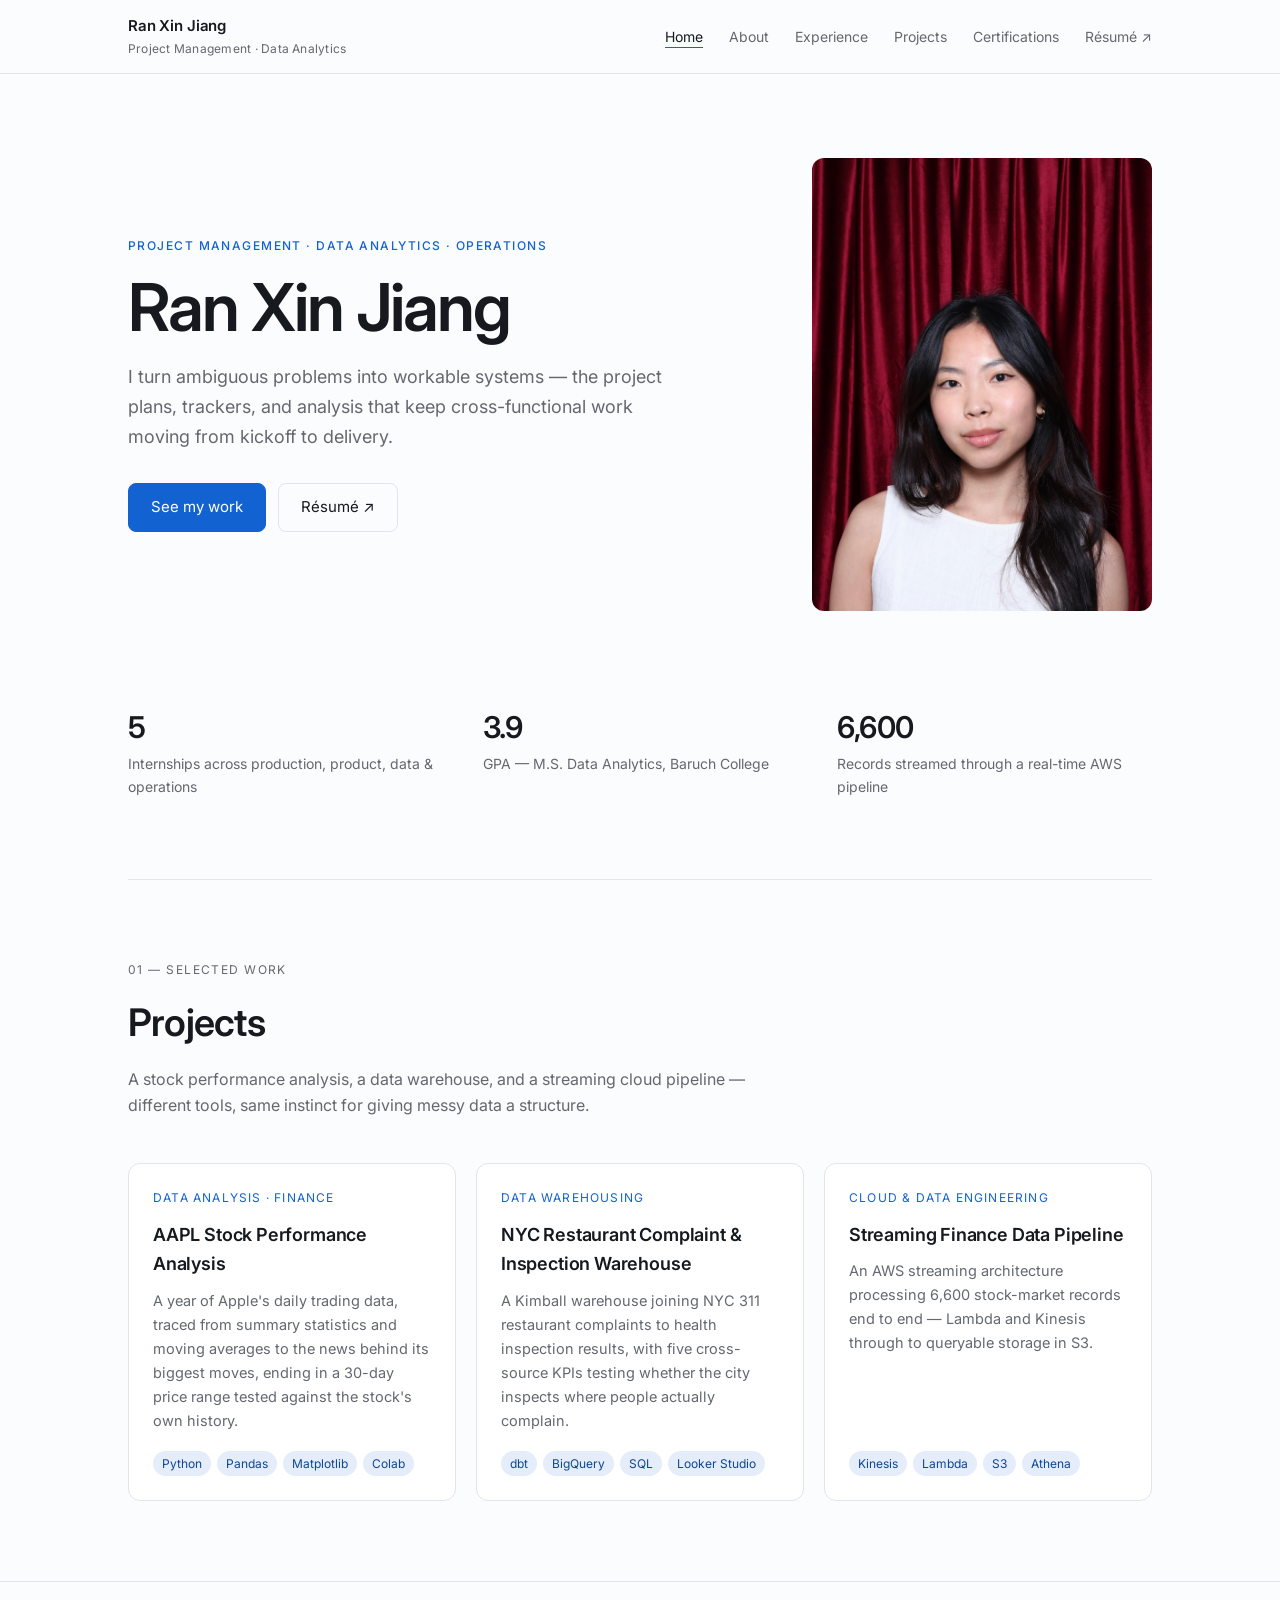
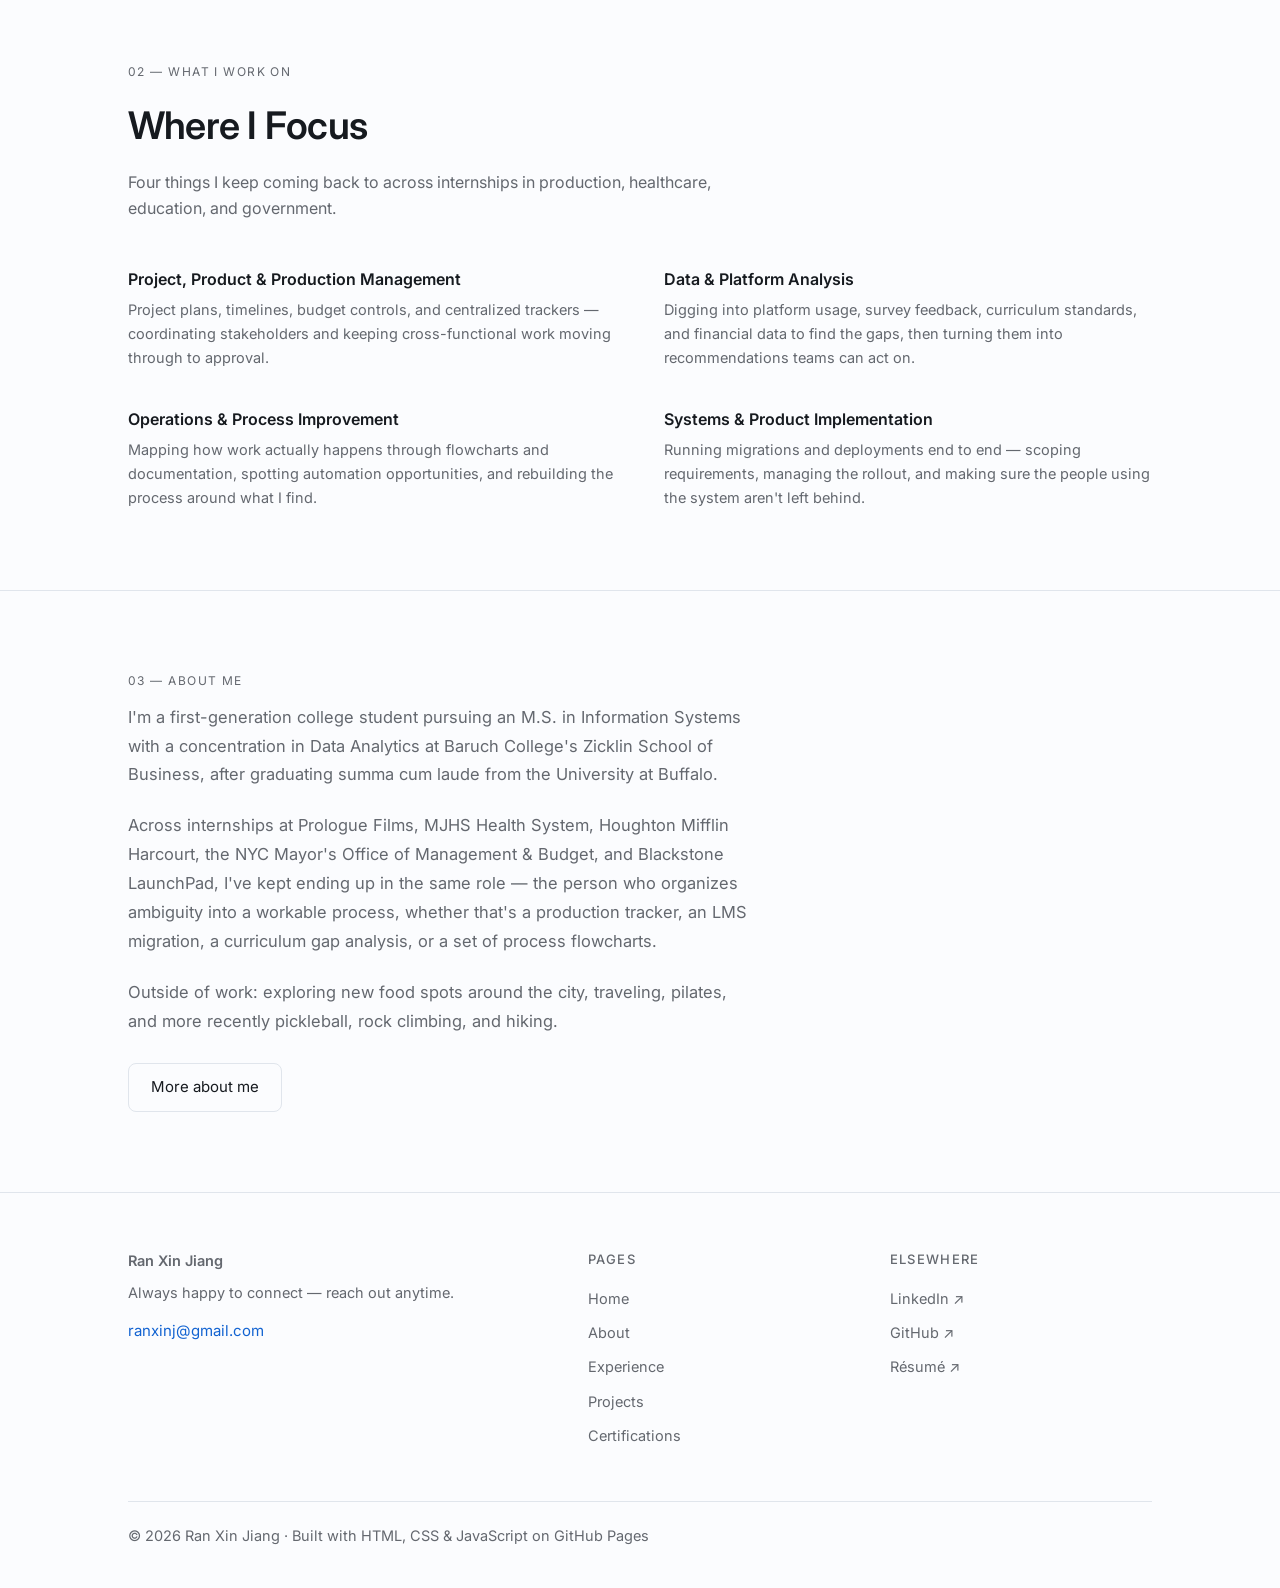
==== commit 001f69b5: "Update index.html" ====
--- a/index.html
+++ b/index.html
@@ -65,8 +65,15 @@
   <div class="wrap">
     <p class="sec-num">01 — Selected work</p>
     <h2>Projects</h2>
-    <p class="sub">A data warehouse, a streaming cloud pipeline, and an exploratory analysis — different tools, same instinct for giving messy data a structure.</p>
+     <p class="sub">A stock performance analysis, a data warehouse, and a streaming cloud pipeline — different tools, same instinct for giving messy data a structure.</p>
     <div class="card-grid">
+
+      <a class="card" target="_blank" rel="noopener" href="project-aapl-stock.html">
+        <div class="kicker">Data analysis · Finance</div>
+        <h3>AAPL Stock Performance Analysis</h3>
+        <p>A year of Apple's daily trading data, traced from summary statistics and moving averages to the news behind its biggest moves, ending in a 30-day price range tested against the stock's own history.</p>
+        <div class="tags"><span class="tag">Python</span><span class="tag">Pandas</span><span class="tag">Matplotlib</span><span class="tag">Colab</span></div>
+      </a>
 
       <a class="card" target="_blank" rel="noopener" href="project-nyc-warehouse.html">
         <div class="kicker">Data warehousing</div>
@@ -81,14 +88,6 @@
         <p>An AWS streaming architecture processing 6,600 stock-market records end to end — Lambda and Kinesis through to queryable storage in S3.</p>
         <div class="tags"><span class="tag">Kinesis</span><span class="tag">Lambda</span><span class="tag">S3</span><span class="tag">Athena</span></div>
       </a>
-
-      <a class="card" target="_blank" rel="noopener" href="project-buffalo-flights.html">
-        <div class="kicker">Data analysis</div>
-        <h3>Buffalo Flight Delay Analysis</h3>
-        <p>Combined 30 days of raw JSON flight records from Buffalo Niagara International Airport into one dataset, then traced where delays concentrate — by airline, destination, and gate.</p>
-        <div class="tags"><span class="tag">Python</span><span class="tag">Pandas</span><span class="tag">Matplotlib</span><span class="tag">Jupyter</span></div>
-      </a>
-
     </div>
   </div>
 </section>
--- a/css/style.css
+++ b/css/style.css
@@ -702,3 +702,34 @@
   .footer-grid { grid-template-columns: 1fr; gap: 32px; }
   .section { padding: 60px 0; }
 }
+
+/* ---------- Data tables (AAPL case study) ---------- */
+.table-wrap {
+  overflow-x: auto;
+  background: var(--surface);
+  border: 1px solid var(--border);
+  border-radius: var(--radius);
+}
+.data-table { width: 100%; border-collapse: collapse; font-size: 14px; }
+.data-table th, .data-table td { padding: 10px 16px; text-align: right; border-bottom: 1px solid var(--border); }
+.data-table th:first-child, .data-table td:first-child { text-align: left; }
+.data-table thead th {
+  font-size: 11.5px;
+  text-transform: uppercase;
+  letter-spacing: .08em;
+  line-height: 1.5;
+  color: var(--accent-dark);
+  font-weight: 500;
+  background: var(--accent-soft);
+  vertical-align: bottom;
+  white-space: nowrap;
+}
+.data-table td { color: var(--muted); white-space: nowrap; font-variant-numeric: tabular-nums; }
+.data-table td:first-child { color: var(--text); }
+.data-table tbody tr:last-child td { border-bottom: none; }
+.table-note { font-size: 13px; color: var(--muted); margin-top: 10px; }
+
+@media (max-width: 860px) {
+  .data-table { font-size: 13px; }
+  .data-table th, .data-table td { padding: 9px 12px; }
+}
